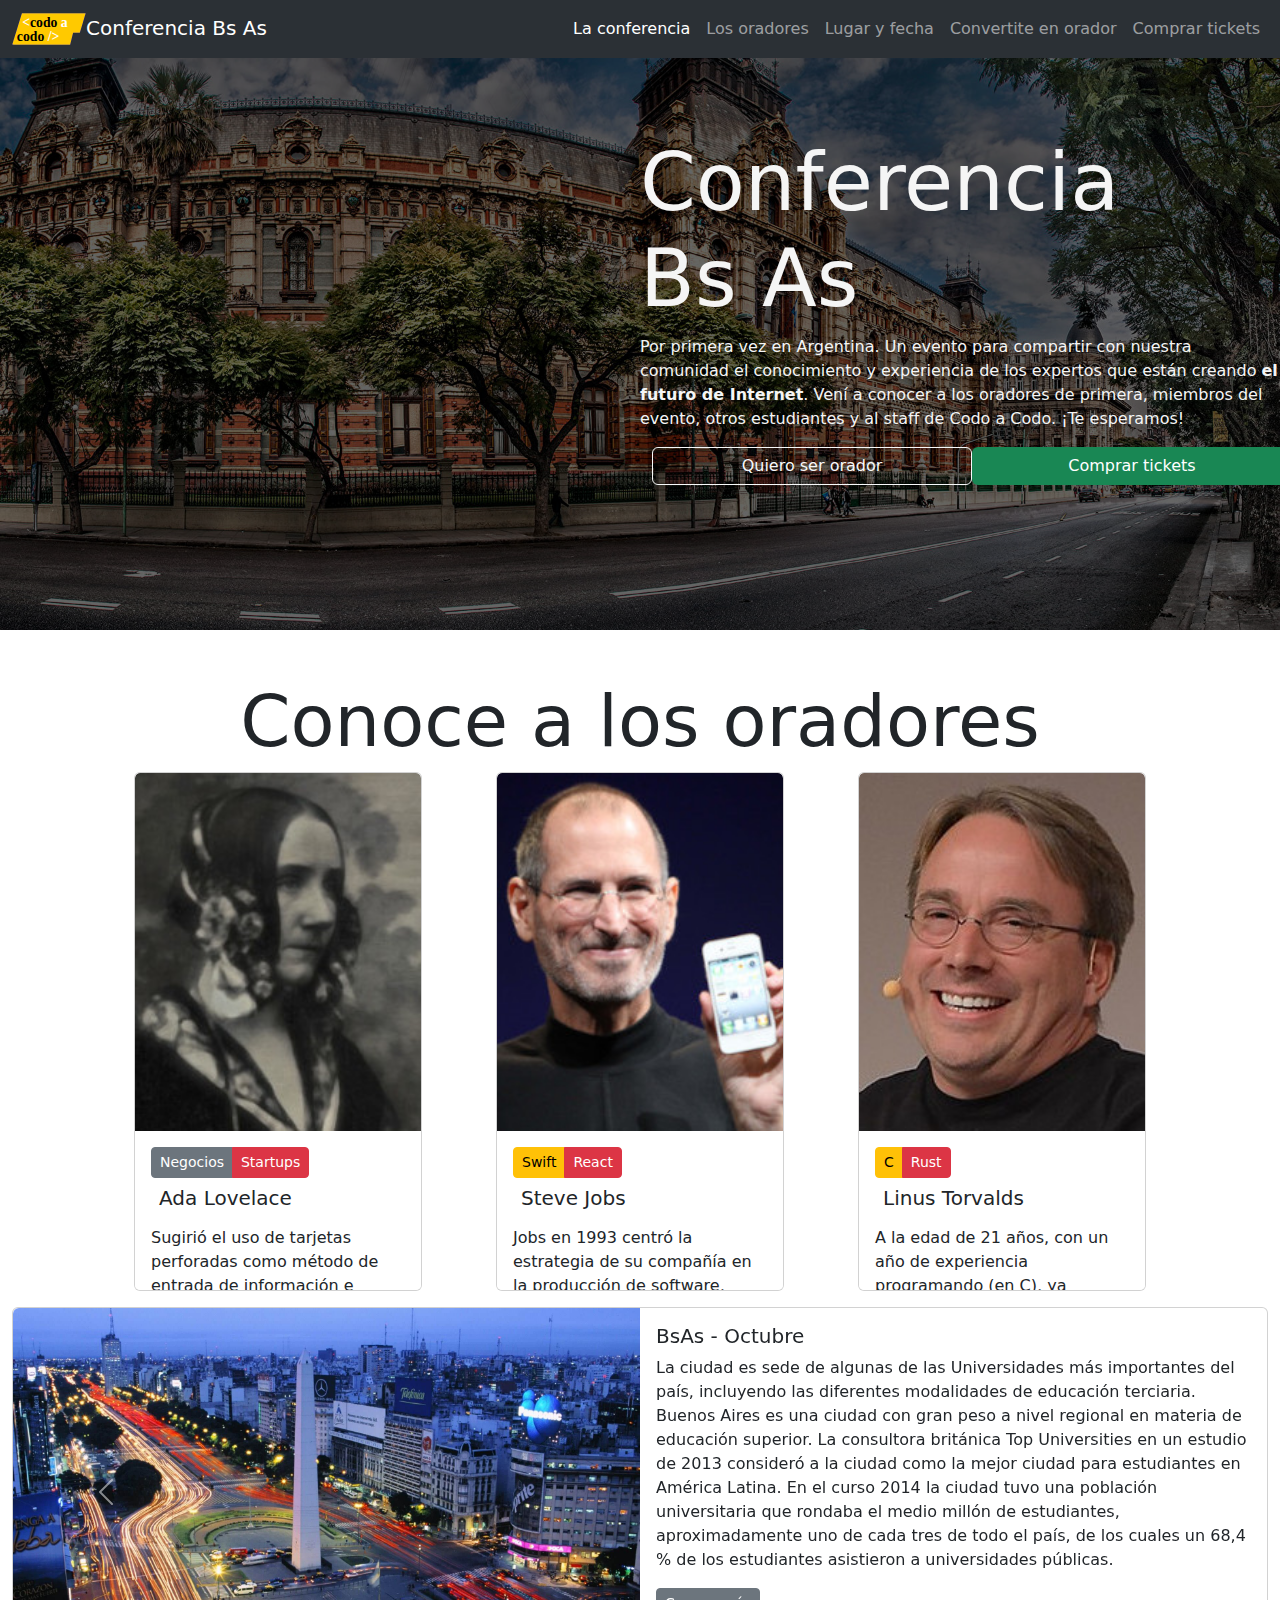
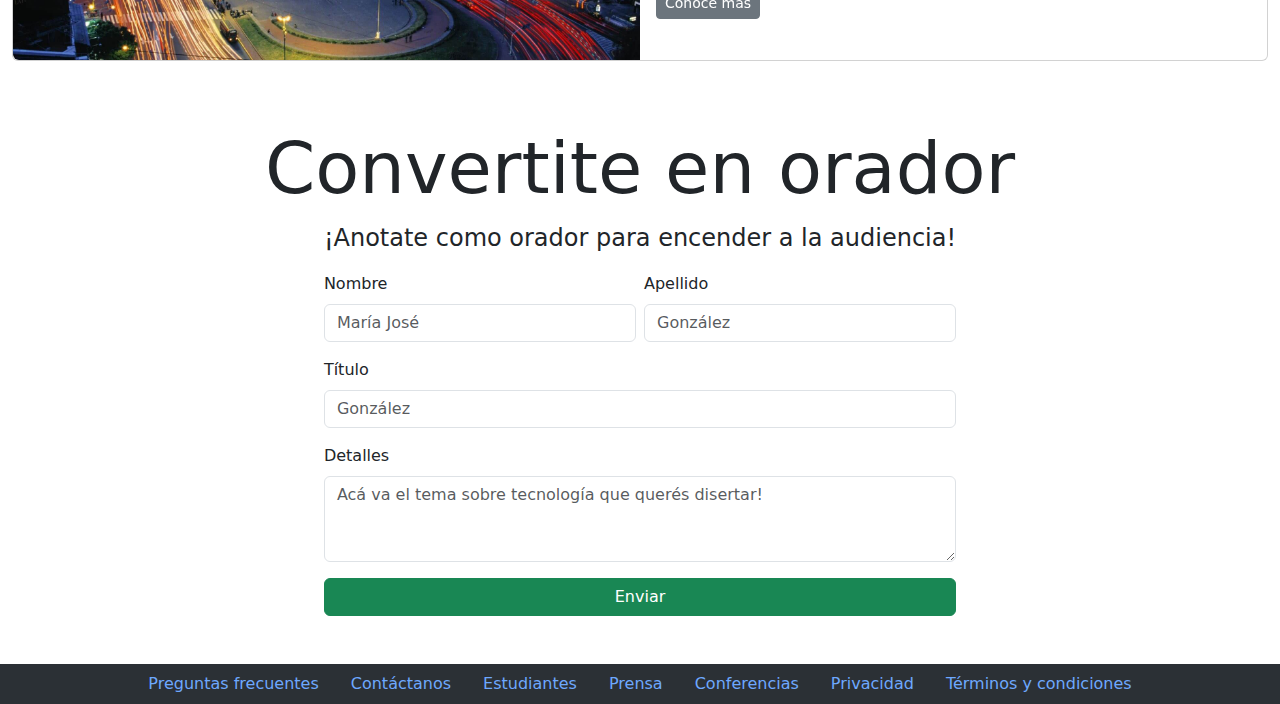
==== index.html @ 17ba9995 "Reparar algunas la filmina oscura del header y algunos paddings y margins" ====
<!DOCTYPE html>
<html lang="es">

<head>
  <meta charset="UTF-8">
  <meta name="description" content="Réplica de landing page para trabajo práctico con Bootstrap">
  <meta name="keywords" content="HTML, CSS, JavaScript, Bootstrap">
  <meta name="author" content="Mik Rod">
  <meta name="viewport" content="width=device-width, initial-scale=1.0">
  <title>Conferencia BsAs</title>
  <link rel="icon" type="image/x-icon" href="./images/favicon/favicon_BA.svg">
  <link rel="stylesheet" type="text/css" href="./src/css/normalize/normalize.css">
  <link href="https://cdn.jsdelivr.net/npm/bootstrap@5.3.2/dist/css/bootstrap.min.css" rel="stylesheet"
    integrity="sha384-T3c6CoIi6uLrA9TneNEoa7RxnatzjcDSCmG1MXxSR1GAsXEV/Dwwykc2MPK8M2HN" crossorigin="anonymous">
  <link rel="stylesheet" type="text/css" href="./src/css/bootstrap/bootstrap-5.3.2-dist/css/bootstrap.min.css">
  <!--fallback-->
  <link rel="stylesheet" type="text/css" href="./src/css/custom/main.css">
  <script src="https://cdn.jsdelivr.net/npm/bootstrap@5.3.2/dist/js/bootstrap.bundle.min.js"
    integrity="sha384-C6RzsynM9kWDrMNeT87bh95OGNyZPhcTNXj1NW7RuBCsyN/o0jlpcV8Qyq46cDfL"
    crossorigin="anonymous"></script>
  <script src="./src/css/bootstrap/bootstrap-5.3.2-dist/js/bootstrap.bundle.min.js" defer></script> <!--fallback-->
  <script src="./src/js/nav.js" defer></script>

</head>

<body id="inicio" class="container-fluid p-0">

  <nav class="navbar navbar-expand-lg bg-body-tertiary fixed-top" data-bs-theme="dark">
    <div class="container-fluid">
      <a class="navbar-brand d-flex flex-row header-logo" href="#inicio">
        <img class="logo" src="./images/logo/logo_codoacodo.svg" alt="Logo de Codo a Codo" />
        Conferencia Bs As
      </a>
      <button class="navbar-toggler" type="button" data-bs-toggle="collapse" data-bs-target="#navbarNav"
        aria-controls="navbarNav" aria-expanded="false" aria-label="Expande y contrae los links de navegación">
        <span class="navbar-toggler-icon"></span>
      </button>
      <div class="collapse navbar-collapse d-flex flex-row-reverse " id="navbarNav">
        <ul class="navbar-nav ">
          <li class="nav-item">
            <a class="nav-link active" aria-current="page" href="#">La conferencia</a>
          </li>
          <li class="nav-item">
            <a class="nav-link" href="#conoce-a-los-oradores">Los oradores</a>
          </li>
          <li class="nav-item">
            <a class="nav-link" href="#lugar-y-fecha">Lugar y fecha</a>
          </li>
          <li class="nav-item">
            <a class="nav-link" href="#convertite-en-orador">Convertite en orador</a>
          </li>
          <li class="nav-item">
            <a class="nav-link" href="#">Comprar tickets</a>
          </li>
        </ul>
      </div>
    </div>
  </nav>


  <header class="header-background mb-5 p-0 container-fluid">

    <section class="filmina-oscura header-contenido">
      <div class="d-flex flex-column align-items-end ">
        <h1 class="col-md-6 display-1 header-titulo">Conferencia <br> Bs As</h1>
        <p class="col-md-6 header-texto">Por primera vez en Argentina. Un evento para compartir con
          nuestra comunidad el
          conocimiento y experiencia de los expertos que están creando <strong>el futuro de Internet</strong>. Vení a
          conocer a los oradores de primera, miembros del evento, otros estudiantes y al staff de Codo a Codo. ¡Te
          esperamos!
        </p>
      </div>
      <div class="btn-group d-flex flex-column align-items-end" role="group" aria-label="Grup de botones básicos">
        <div class="row justify-content-end col-md-6">
          <button type="button" class="btn btn-border col-md-6 bg-transparent btn-outline-light">Quiero ser
            orador</button>
          <button type="button" class="btn col-md-6 bg-success text-white">Comprar tickets</button>
        </div>
      </div>
    </section>

  </header>

  <main class="container-fluid mb-5">

    <h2 id="conoce-a-los-oradores" class="display-2 text-center tarjetas-titulo">Conoce a los oradores</h2>
    <section class="card-group d-flex justify-content-evenly tarjetas-contenedor mx-auto px-5">
      <article id="tarjeta1">
        <div class="card tarjeta-tamanio overflow-scroll">
          <img src="./images/tinified/Ada-recortada.jpeg" class="card-img-top"
            alt="Retrato en blanco y negro de Ada Lovelace">
          <div class="card-body">
            <div class="btn-group" role="group" aria-label="Grup de botones básicos">
              <button type="button" class="btn btn-secondary btn-sm">Negocios</button>
              <button type="button" class="btn btn-danger btn-sm">Startups</button>
            </div>
            <h5 class="card-title p-2">Ada Lovelace</h5>
            <p class="card-text tarjeta-texto">Sugirió el uso de tarjetas perforadas como método de entrada de
              información
              e instrucciones a la máquina analítica. Además introdujo una notación para escribir programas,
              principalmente
              basada en el dominio que Ada tenía sobre el texto de Luigi Menabrea de 1842 (que comentó personalmente
              completándolo con anotaciones que son más extensas que el texto mismo) sobre el funcionamiento del telar
              de
              Jacquard así como de la máquina analítica de Babbage. Es reseñable además su mención sobre la existencia
              de
              ceros o estado neutro en las tarjetas perforadas siendo que las tarjetas representaban para la máquina de
              Babbage números decimales y no binarios (8 perforaciones equivaldrían entonces a 8 unidades).

              <br> También introdujo la posibilidad de que la máquina analítica no fuera solo capaz de realizar cálculos
              matemáticos, sino también de, entre muchas otras cosas, «producir arte» y componer música, literatura...
              de
              hecho, afirmaba que el invento sería capaz de realizar cualquier cosa que se le pidiera, siempre y cuando
              supiéramos cómo ordenárselo.
            </p>
          </div>
        </div>
      </article>

      <article id="tarjeta2">
        <div class="card tarjeta-tamanio overflow-scroll">
          <img src="./images/tinified/Steve-recortado.jpeg" class="card-img-top"
            alt="Retrato de Steve Jobs sosteniendo el iPhone 1">
          <div class="card-body">
            <div class="btn-group" role="group" aria-label="Grup de botones básicos">
              <button type="button" class="btn btn-warning btn-sm">Swift</button>
              <button type="button" class="btn btn-danger btn-sm">React</button>
            </div>
            <h5 class="card-title p-2">Steve Jobs</h5>
            <p class="card-text tarjeta-texto">Jobs en 1993 centró la estrategia de su compañía en la producción de
              software, cambiando el nombre de la empresa por el de Next Software Inc. Uno de las decisiones más
              llamativas fue la venta de equipos NeXT construidos alrededor de los microprocesadores Intel 486 y SPARC.
              <br> Apple Computer anunció el 20 de diciembre de 1996 la adquisición de NeXT Software por 400 millones de
              dólares con el fin de actualizar el sistema operativo de las computadoras Macintosh, después del fracaso
              de la compañía con Copland, un proyecto que nunca llegó a terminarse. Así, Steve Jobs volvió a formar
              parte de la compañía Apple.
            </p>
          </div>
        </div>
      </article>

      <article id="tarjeta3">
        <div class="card tarjeta-tamanio overflow-scroll">
          <img src="./images/tinified/Linus-recortado.jpg" class="card-img-top"
            alt="Retrato de Linus Torvalds sonriente en la conferencia LinuxCon 2014">
          <div class="card-body">
            <div class="btn-group" role="group" aria-label="Grup de botones básicos">
              <button type="button" class="btn btn-warning btn-sm">C</button>
              <button type="button" class="btn btn-danger btn-sm">Rust</button>
            </div>
            <h5 class="card-title p-2">Linus Torvalds</h5>
            <p class="card-text tarjeta-texto">A la edad de 21 años, con un año de experiencia programando (en C), ya
              conocía lo suficiente del sistema operativo Minix como para tomar prestadas algunas ideas y empezar un
              proyecto personal. Basándose en Design of the Unix Operating System, publicado por Maurice J. Bach en
              1986, creó una implementación que ejecuta cualquier tipo de programa, pero sobre una arquitectura de
              ordenadores compatibles, IBM/PC.
              <br>
              Este proyecto personal desembocó el 5 de octubre de 1991 con el anuncio​ de la primera versión de Linux
              capaz de ejecutar BASH (Bourne Again Shell) y el compilador conocido como GCC (GNU Compiler Collection).
              <br>
              En enero de 1992 se adoptó la Licencia Pública General (GPL) para Linux. Esta añade libertades de uso a
              Linux totalmente opuestas a las del software propietario, permitiendo su modificación, redistribución,
              copia y uso ilimitado. Este modelo de licencia facilita lo que es conocido como el modelo de desarrollo de
              bazar, que ha dado estabilidad y funcionalidad sin precedentes a este sistema operativo.
              <br>
              En 1997 recibió los premios 1997 Nokia Foundation Award de Nokia y Lifetime Achievement Award at Uniforum
              Pictures. Ese mismo año finalizó los estudios superiores (1988-1997) tras un decenio como estudiante e
              investigador en la Universidad de Helsinki, coordinando el desarrollo del núcleo del sistema operativo
              desde 1992.
              <br>
              Trabajó en Transmeta desde febrero de 1997 hasta junio de 2003. Actualmente trabaja para el Open Source
              Development Labs en Beaverton, Oregón. Sólo el 2 % del código del Linux actual está escrito por él, pero,
              además de su paternidad, en su persona sigue descansando la dirección de la gestión núcleo del sistema
              operativo.
              <br>
              En 2005 creó Git, un software de control de versiones, pensando en la eficiencia y la confiabilidad del
              mantenimiento de versiones de aplicaciones cuando estas tienen un gran número de archivos de código
              fuente.
            </p>
          </div>
        </div>
      </article>

    </section>

    <section id="lugar-y-fecha" class="carousel-tarjetas-horizontales mb-5">
      <div id="carouselExample" class="carousel slide">
        <div class="carousel-inner">

          <div class="carousel-item active">
            <div class="card mb-3 tarjeta-horizontal-tamanio">
              <div class="row g-0">
                <div class="col-md-6">
                  <img src="./images/tinified/ba3.jpg" class="img-fluid rounded-start" alt="...">
                </div>
                <div class="col-md-6">
                  <div class="card-body">
                    <h5 class="card-title">BsAs - Octubre</h5>
                    <p class="card-text">La ciudad es sede de algunas de las Universidades más importantes del país,
                      incluyendo las diferentes modalidades de educación terciaria. Buenos Aires es una ciudad con gran
                      peso a nivel regional en materia de educación superior. La consultora británica Top Universities
                      en un estudio de 2013 consideró a la ciudad como la mejor ciudad para estudiantes en América
                      Latina. En el curso 2014 la ciudad tuvo una población universitaria que rondaba el medio millón
                      de estudiantes, aproximadamente uno de cada tres de todo el país, de los cuales un 68,4 % de los
                      estudiantes asistieron a universidades públicas.</p>
                    <button type="button" class="btn btn-secondary btn-sm">Conoce más</button>
                  </div>
                </div>
              </div>
            </div>
          </div>

          <div class="carousel-item">
            <div class="card mb-3 tarjeta-horizontal-tamanio">
              <div class="row g-0">
                <div class="col-md-6">
                  <img src="./images/tinified/hawaii2.jpg" class="img-fluid rounded-start" alt="...">
                </div>
                <div class="col-md-6">
                  <div class="card-body">
                    <h5 class="card-title">La Plata - Noviembre</h5>
                    <p class="card-text">La Plata es símbolo de una insigne y prolífica academia. La física, la
                      astronomía y la biología, han sido indudablemente los campos que los científicos de esta ciudad
                      han dominado, por encima de sus pares en el país y la región. </p>
                    <button type="button" class="btn btn-secondary btn-sm">Conoce más</button>
                  </div>
                </div>
              </div>
            </div>
          </div>

          <div class="carousel-item">
            <div class="card mb-3 tarjeta-horizontal-tamanio">
              <div class="row g-0">
                <div class="col-md-6">
                  <img src="./images/tinified/honolulu.jpg" class="img-fluid rounded-start" alt="...">
                </div>
                <div class="col-md-6">
                  <div class="card-body">
                    <h5 class="card-title">Mar del Plata - Diciembre</h5>
                    <p class="card-text">El crecimiento de la ciudad lleva a que el Ministerio
                      de Educación de la Provincia de Buenos Aires encomiende a la UCIP la organización de la primera
                      Asamblea para constituir la Comisión Cooperadora de la Universidad Provincial; fue así que por
                      Decreto Nº 11723 del 19 de octubre de 1961, el Poder Ejecutivo de la Provincia de Buenos Aires
                      creó, dependiente del Ministerio de Educación, la Universidad de la Provincia de Buenos Aires.
                      Esta organización, junto con la Universidad Católica «Stella Maris», fundada en 1957, darían lugar
                      en 1975 a la fundación de la actual Universidad Nacional de Mar del Plata. </p>
                    <button type="button" class="btn btn-secondary btn-sm">Conoce más</button>
                  </div>
                </div>
              </div>
            </div>
          </div>

        </div>
        <button class="carousel-control-prev" type="button" data-bs-target="#carouselExample" data-bs-slide="prev">
          <span class="carousel-control-prev-icon" aria-hidden="true"></span>
          <span class="visually-hidden">Previous</span>
        </button>
        <button class="carousel-control-next" type="button" data-bs-target="#carouselExample" data-bs-slide="next">
          <span class="carousel-control-next-icon" aria-hidden="true"></span>
          <span class="visually-hidden">Next</span>
        </button>
      </div>
    </section>

    <h2 class="display-2 text-center tarjetas-titulo">Convertite en orador</h2>
    <section id="convertite-en-orador">

      <form class="d-flex container-fluid justify-content-center">
        <fieldset>
          <legend>¡Anotate como orador para encender a la audiencia!</legend>

          <div class="row g-2">
            <div class="mb-3 col-md-6">
              <label for="nombre" class="form-label">Nombre</label>
              <input type="text" class="form-control" id="nombre" placeholder="María José">
            </div>
            <div class="mb-3 col-md-6">
              <label for="apellido" class="form-label">Apellido</label>
              <input type="text" class="form-control" id="apellido" placeholder="González">
            </div>
          </div>

          <div class="row g-0">
            <div class="mb-3 col-md-12">
              <label for="titulo" class="form-label">Título</label>
              <input type="text" class="form-control" id="titulo" placeholder="González">
            </div>
          </div>

          <div class="row g-0">
            <div class="mb-3 col-md-12">
              <label for="descripcion-tema" class="form-label">Detalles</label>
              <textarea class="form-control" id="descripcion-tema" rows="3"
                placeholder="Acá va el tema sobre tecnología que querés disertar!"></textarea>
            </div>
          </div>

          <button type="submit" class="btn btn-success col-md-12">Enviar</button>

        </fieldset>
      </form>

    </section>
  </main>

  <footer class="bg-body-tertiary footer-contenedor" data-bs-theme="dark">
    <nav class="nav navbar-expand-lg justify-content-center footer-links">
      <a class="nav-link" href="#">Preguntas frecuentes</a>
      <a class="nav-link" href="#">Contáctanos</a>
      <a class="nav-link" href="#">Estudiantes</a>
      <a class="nav-link" href="#">Prensa</a>
      <a class="nav-link" href="#">Conferencias</a>
      <a class="nav-link" href="#">Privacidad</a>
      <a class="nav-link" href="#">Términos y condiciones</a>
    </nav>
  </footer>
</body>

</html>
---- src/css/custom/main.css ----
@import url("nav.css");
@import url("header.css");
@import url("body.css");
@import url("footer.css");
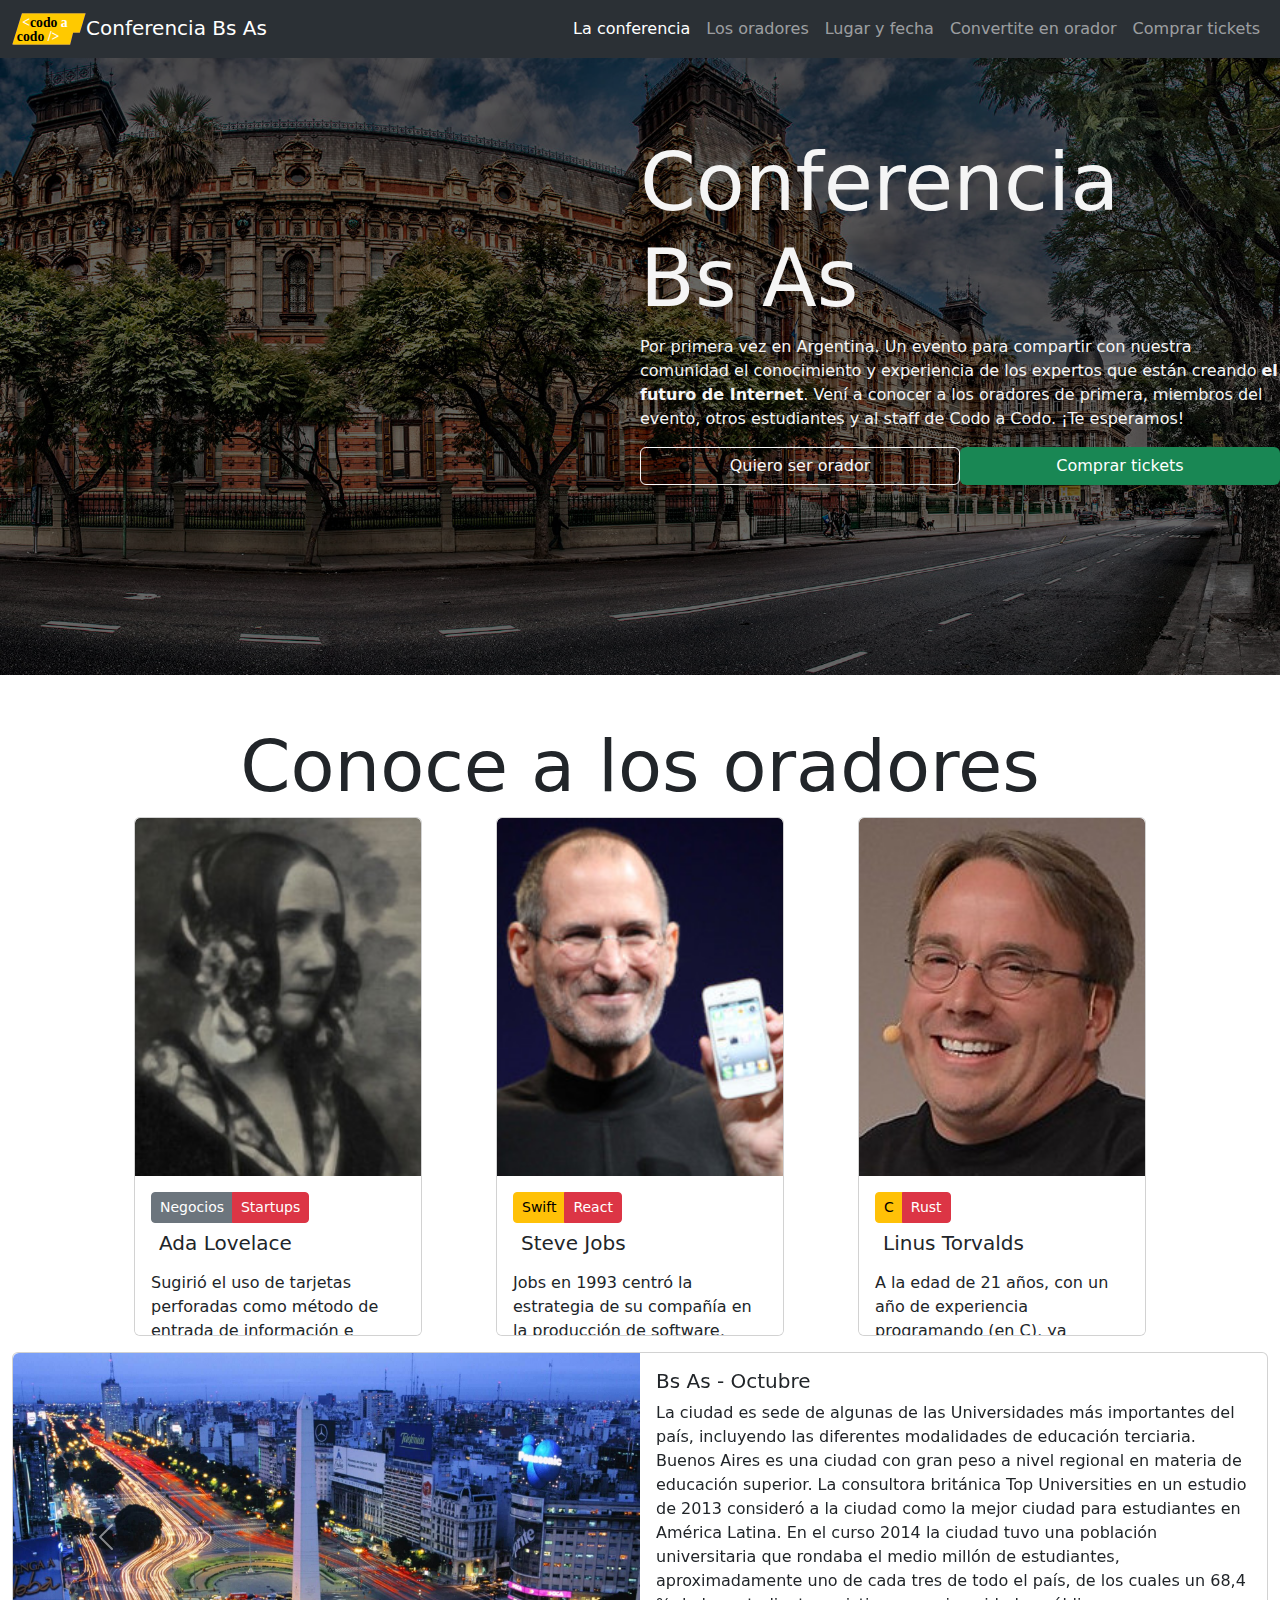
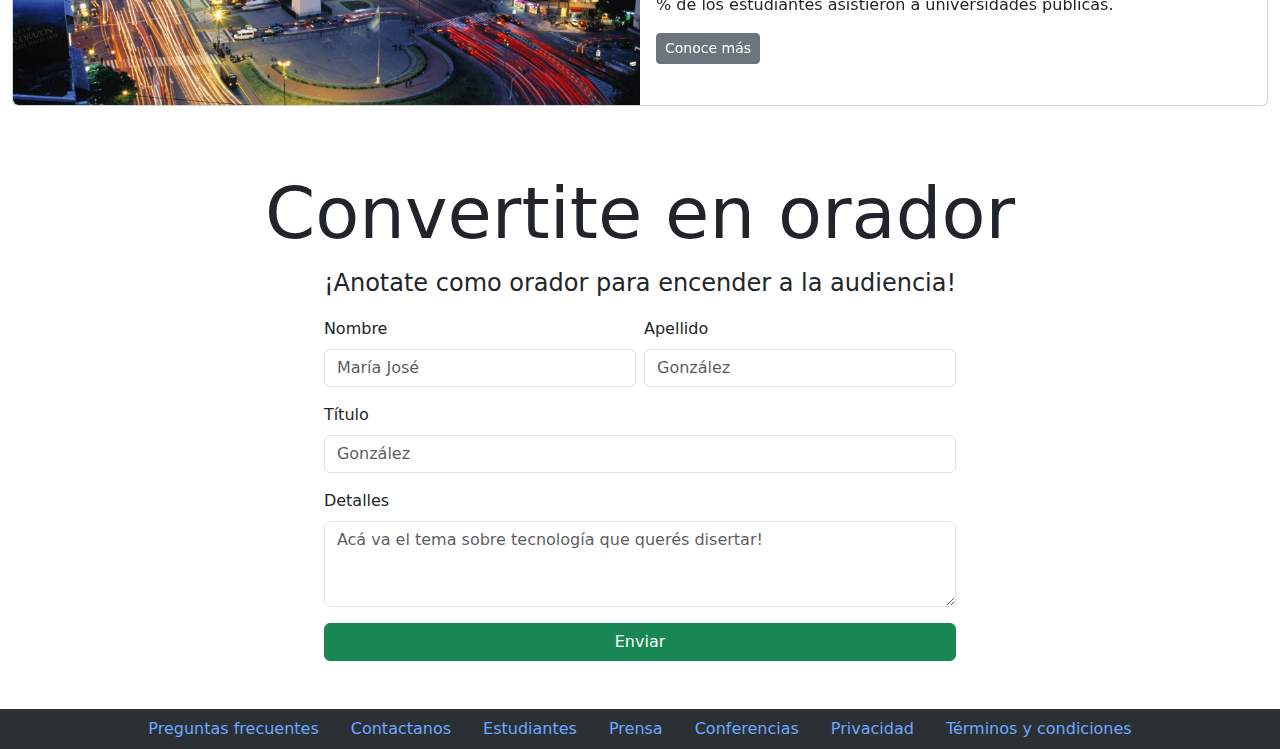
==== commit dc7a4393: "Arreglo mínimo para quitar barra horizontal quitando margin" ====
--- a/index.html
+++ b/index.html
@@ -71,7 +71,7 @@
         </p>
       </div>
       <div class="btn-group d-flex flex-column align-items-end" role="group" aria-label="Grup de botones básicos">
-        <div class="row justify-content-end col-md-6">
+        <div class="row justify-content-end col-md-6 mx-0">
           <button type="button" class="btn btn-border col-md-6 bg-transparent btn-outline-light">Quiero ser
             orador</button>
           <button type="button" class="btn col-md-6 bg-success text-white">Comprar tickets</button>
@@ -195,7 +195,7 @@
                 </div>
                 <div class="col-md-6">
                   <div class="card-body">
-                    <h5 class="card-title">BsAs - Octubre</h5>
+                    <h5 class="card-title">Bs As - Octubre</h5>
                     <p class="card-text">La ciudad es sede de algunas de las Universidades más importantes del país,
                       incluyendo las diferentes modalidades de educación terciaria. Buenos Aires es una ciudad con gran
                       peso a nivel regional en materia de educación superior. La consultora británica Top Universities
@@ -308,7 +308,7 @@
   <footer class="bg-body-tertiary footer-contenedor" data-bs-theme="dark">
     <nav class="nav navbar-expand-lg justify-content-center footer-links">
       <a class="nav-link" href="#">Preguntas frecuentes</a>
-      <a class="nav-link" href="#">Contáctanos</a>
+      <a class="nav-link" href="#">Contactanos</a>
       <a class="nav-link" href="#">Estudiantes</a>
       <a class="nav-link" href="#">Prensa</a>
       <a class="nav-link" href="#">Conferencias</a>
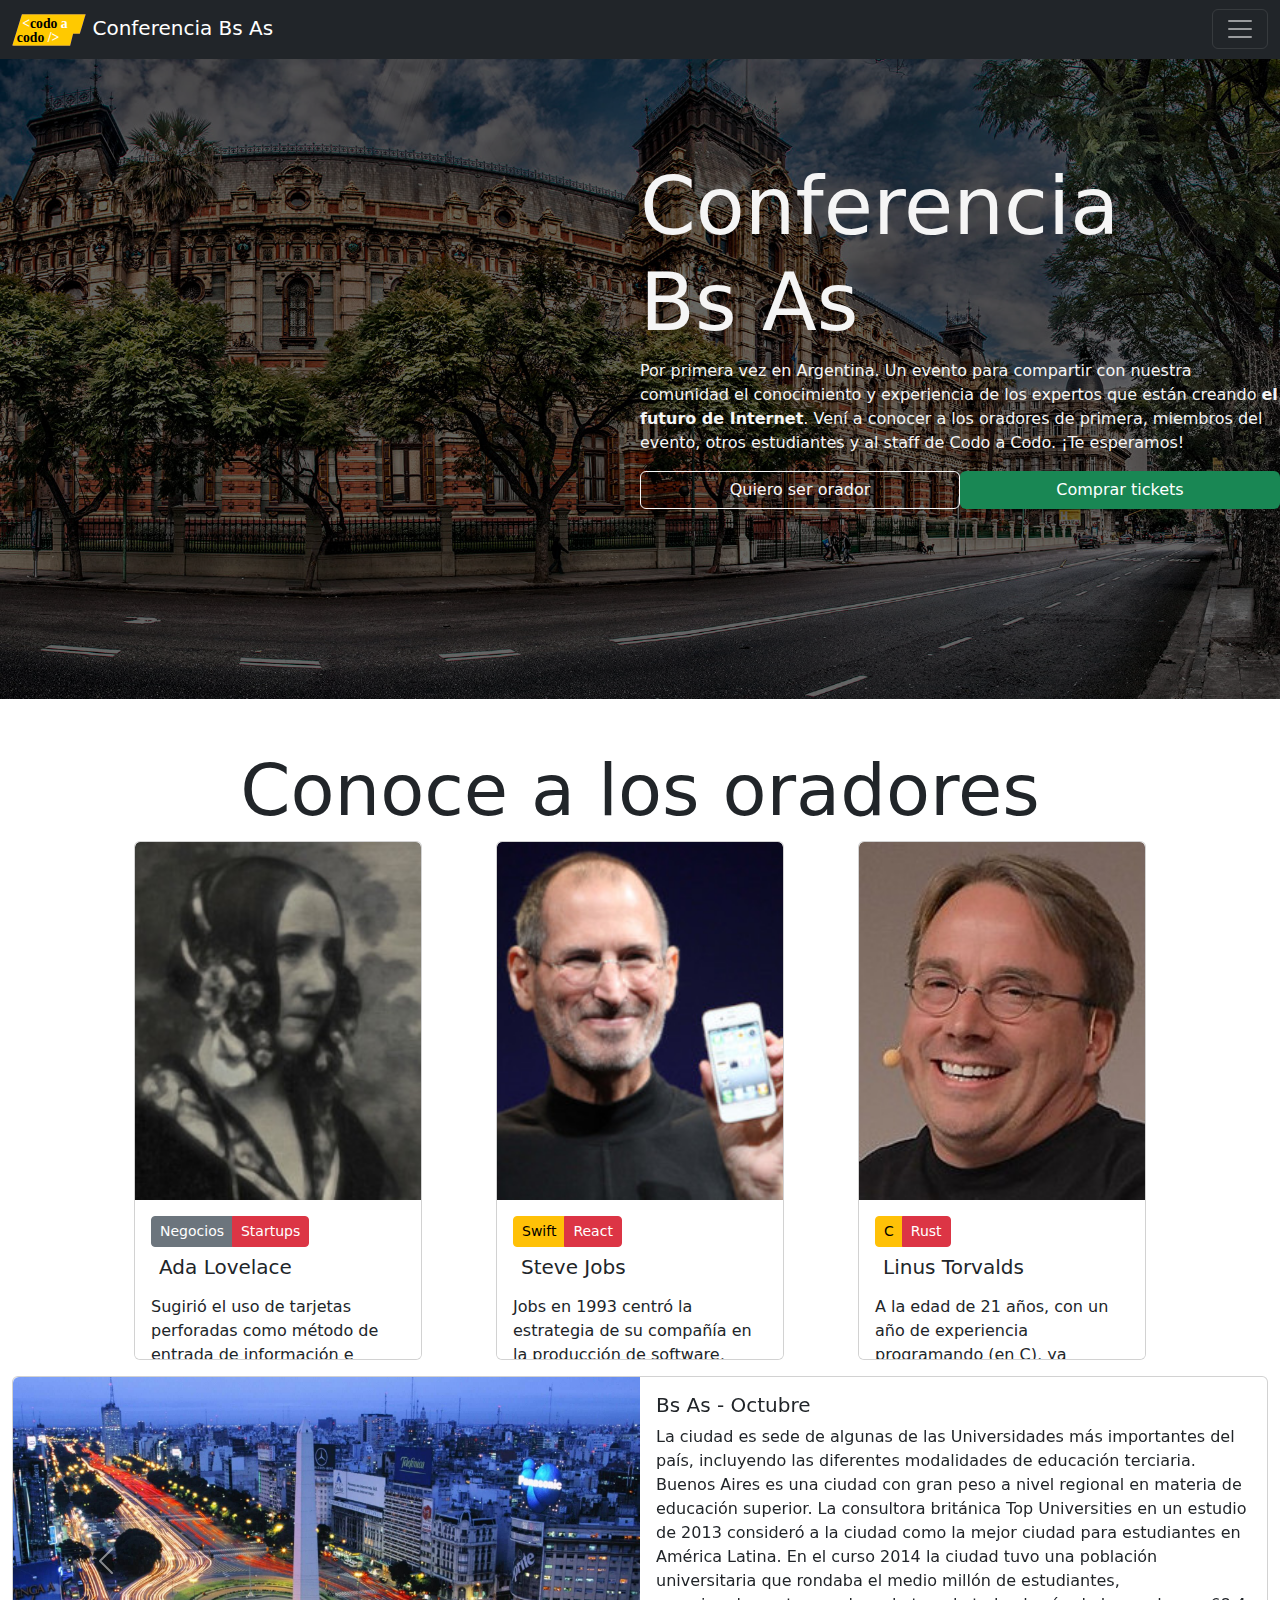
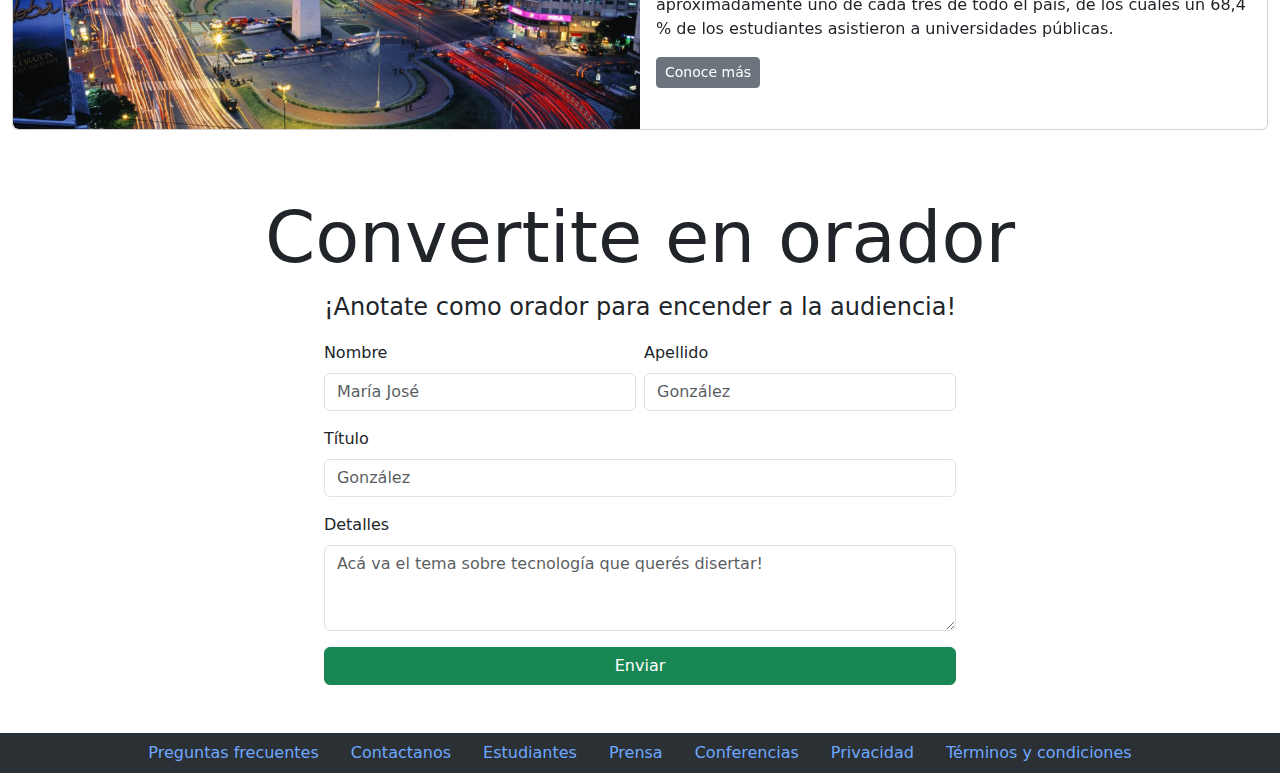
==== commit 82a4e21d: "cambio de estilo y corrección de funcionamiento de navbar" ====
--- a/index.html
+++ b/index.html
@@ -10,71 +10,99 @@
   <title>Conferencia BsAs</title>
   <link rel="icon" type="image/x-icon" href="./images/favicon/favicon_BA.svg">
   <link rel="stylesheet" type="text/css" href="./src/css/normalize/normalize.css">
-  <link href="https://cdn.jsdelivr.net/npm/bootstrap@5.3.2/dist/css/bootstrap.min.css" rel="stylesheet"
-    integrity="sha384-T3c6CoIi6uLrA9TneNEoa7RxnatzjcDSCmG1MXxSR1GAsXEV/Dwwykc2MPK8M2HN" crossorigin="anonymous">
+  <!-- bootstrap -->
+  <link href="https://cdn.jsdelivr.net/npm/bootstrap@5.3.2/dist/css/bootstrap.min.css" rel="stylesheet" integrity="sha384-T3c6CoIi6uLrA9TneNEoa7RxnatzjcDSCmG1MXxSR1GAsXEV/Dwwykc2MPK8M2HN" crossorigin="anonymous">
   <link rel="stylesheet" type="text/css" href="./src/css/bootstrap/bootstrap-5.3.2-dist/css/bootstrap.min.css">
-  <!--fallback-->
   <link rel="stylesheet" type="text/css" href="./src/css/custom/main.css">
-  <script src="https://cdn.jsdelivr.net/npm/bootstrap@5.3.2/dist/js/bootstrap.bundle.min.js"
-    integrity="sha384-C6RzsynM9kWDrMNeT87bh95OGNyZPhcTNXj1NW7RuBCsyN/o0jlpcV8Qyq46cDfL"
-    crossorigin="anonymous"></script>
-  <script src="./src/css/bootstrap/bootstrap-5.3.2-dist/js/bootstrap.bundle.min.js" defer></script> <!--fallback-->
+  <!-- bootstrap.js -->
+  <script src="https://cdn.jsdelivr.net/npm/bootstrap@5.3.2/dist/js/bootstrap.bundle.min.js" integrity="sha384-C6RzsynM9kWDrMNeT87bh95OGNyZPhcTNXj1NW7RuBCsyN/o0jlpcV8Qyq46cDfL" crossorigin="anonymous" defer></script>
+  <!-- <script src="./src/css/bootstrap/bootstrap-5.3.2-dist/js/bootstrap.bundle.min.js" defer></script> -->
   <script src="./src/js/nav.js" defer></script>
 
 </head>
 
 <body id="inicio" class="container-fluid p-0">
 
-  <nav class="navbar navbar-expand-lg bg-body-tertiary fixed-top" data-bs-theme="dark">
-    <div class="container-fluid">
-      <a class="navbar-brand d-flex flex-row header-logo" href="#inicio">
-        <img class="logo" src="./images/logo/logo_codoacodo.svg" alt="Logo de Codo a Codo" />
-        Conferencia Bs As
-      </a>
-      <button class="navbar-toggler" type="button" data-bs-toggle="collapse" data-bs-target="#navbarNav"
-        aria-controls="navbarNav" aria-expanded="false" aria-label="Expande y contrae los links de navegación">
-        <span class="navbar-toggler-icon"></span>
-      </button>
-      <div class="collapse navbar-collapse d-flex flex-row-reverse " id="navbarNav">
-        <ul class="navbar-nav ">
-          <li class="nav-item">
-            <a class="nav-link active" aria-current="page" href="#">La conferencia</a>
-          </li>
-          <li class="nav-item">
-            <a class="nav-link" href="#conoce-a-los-oradores">Los oradores</a>
-          </li>
-          <li class="nav-item">
-            <a class="nav-link" href="#lugar-y-fecha">Lugar y fecha</a>
-          </li>
-          <li class="nav-item">
-            <a class="nav-link" href="#convertite-en-orador">Convertite en orador</a>
-          </li>
-          <li class="nav-item">
-            <a class="nav-link" href="#">Comprar tickets</a>
-          </li>
-        </ul>
-      </div>
-    </div>
-  </nav>
-
+	<!--   <nav class="navbar navbar-expand-lg bg-body-tertiary fixed-top" data-bs-theme="dark"> -->
+	<!--   <div class="container-fluid"> -->
+	<!-- 	  <a class="navbar-brand header-logo" href="#inicio"> <!-- agregar link absoluto--> -->
+	<!-- 		<img class="logo" src="./images/logo/logo_codoacodo.svg" alt="Logo de Codo a Codo" /> -->
+	<!-- 		Conferencia Bs As -->
+	<!-- 	</a> -->
+	<!-- 	<button class="navbar-toggler" type="button" data-bs-toggle="collapse" data-bs-target="#navbarNav" aria-controls="navbarNav" aria-expanded="false" aria-label="Expande y contrae los links de navegación"> -->
+	<!-- 	  <span class="navbar-toggler-icon"></span> -->
+	<!-- 	</button> -->
+	<!-- 	<div class="collapse navbar-collapse" id="navbarNav"> -->
+	<!-- 	  <ul class="navbar-nav me-auto mb-2 mb-lg-0"> -->
+	<!-- 		<li class="nav-item"> -->
+	<!-- 		  <a class="nav-link " href="#inicio">La conferencia</a> -->
+	<!-- 		</li> -->
+	<!-- 		<li class="nav-item"> -->
+	<!-- 		  <a class="nav-link" href="#conoce-a-los-oradores">Los oradores</a> -->
+	<!-- 		</li> -->
+	<!-- 		<li class="nav-item"> -->
+	<!-- 		  <a class="nav-link" href="#lugar-y-fecha">Lugar y fecha</a> -->
+	<!-- 		</li> -->
+	<!-- 		<li class="nav-item"> -->
+	<!-- 		  <a class="nav-link" href="#convertite-en-orador">Convertite en orador</a> -->
+	<!-- 		</li> -->
+	<!-- 		<li class="nav-item"> -->
+	<!-- 		  <a class="nav-link" href="/src/html/procesar-ventas.html">Comprar tickets</a> -->
+	<!-- 		</li> -->
+	<!-- 	  </ul> -->
+	<!-- 	</div> -->
+	<!--   </div> -->
+	<!-- </nav> -->
+
+	<nav class="navbar navbar-dark bg-dark fixed-top">
+	  <div class="container-fluid">
+		<a class="navbar-brand header-logo" href="https://mikrod-developer.github.io/tp-frontend-bootstrap-cac/">
+		    <img class="logo" src="./images/logo/logo_codoacodo.svg" alt="Logo de Codo a Codo" />
+			Conferencia Bs As
+		</a>
+		<button class="navbar-toggler" type="button" data-bs-toggle="offcanvas" data-bs-target="#offcanvasDarkNavbar" aria-controls="offcanvasDarkNavbar" aria-label="Toggle navigation">
+		  <span class="navbar-toggler-icon"></span>
+		</button>
+		<div class="offcanvas offcanvas-end text-bg-dark text-center fs-4" tabindex="-1" id="offcanvasDarkNavbar" aria-labelledby="offcanvasDarkNavbarLabel">
+		  <div class="offcanvas-header">
+			  <h5 class="offcanvas-title" id="offcanvasDarkNavbarLabel">Menú</h5>
+			<button type="button" class="btn-close btn-close-white" data-bs-dismiss="offcanvas" aria-label="Close"></button>
+		  </div>
+		  <div class="offcanvas-body">
+			<ul class="navbar-nav justify-content-end flex-grow-1 pe-3">
+			  <li class="nav-item">
+				<a class="nav-link" href="#inicio">La conferencia</a>
+			  </li>
+			  <li class="nav-item">
+				<a class="nav-link" href="#conoce-a-los-oradores">Los oradores</a>
+			  </li>
+			  <li class="nav-item">
+				<a class="nav-link" href="#lugar-y-fecha">Lugar y fecha</a>
+			  </li>
+			  <li class="nav-item">
+				<a class="nav-link" href="#convertite-en-orador">Convertite en orador</a>
+			  </li>
+			  <li class="nav-item">
+				<a class="nav-link" href="/src/html/procesar-ventas.html">Comprar tickets</a>
+			  </li>
+			</ul>
+		  </div>
+		</div>
+	  </div>
+	</nav>
 
   <header class="header-background mb-5 p-0 container-fluid">
 
     <section class="filmina-oscura header-contenido">
       <div class="d-flex flex-column align-items-end ">
         <h1 class="col-md-6 display-1 header-titulo">Conferencia <br> Bs As</h1>
-        <p class="col-md-6 header-texto">Por primera vez en Argentina. Un evento para compartir con
-          nuestra comunidad el
-          conocimiento y experiencia de los expertos que están creando <strong>el futuro de Internet</strong>. Vení a
-          conocer a los oradores de primera, miembros del evento, otros estudiantes y al staff de Codo a Codo. ¡Te
-          esperamos!
+        <p class="col-md-6 header-texto">Por primera vez en Argentina. Un evento para compartir con nuestra comunidad el conocimiento y experiencia de los expertos que están creando <strong>el futuro de Internet</strong>. Vení a conocer a los oradores de primera, miembros del evento, otros estudiantes y al staff de Codo a Codo. ¡Te esperamos!
         </p>
       </div>
       <div class="btn-group d-flex flex-column align-items-end" role="group" aria-label="Grup de botones básicos">
         <div class="row justify-content-end col-md-6 mx-0">
-          <button type="button" class="btn btn-border col-md-6 bg-transparent btn-outline-light">Quiero ser
-            orador</button>
-          <button type="button" class="btn col-md-6 bg-success text-white">Comprar tickets</button>
+			<a href="#convertite-en-orador" role="button" class="btn btn-border col-md-6 bg-transparent btn-outline-light">Quiero ser orador</a>
+          <a href="src/html/procesar-ventas.html" role="button" class="btn col-md-6 bg-success text-white">Comprar tickets</a>
         </div>
       </div>
     </section>
@@ -95,23 +123,9 @@
               <button type="button" class="btn btn-danger btn-sm">Startups</button>
             </div>
             <h5 class="card-title p-2">Ada Lovelace</h5>
-            <p class="card-text tarjeta-texto">Sugirió el uso de tarjetas perforadas como método de entrada de
-              información
-              e instrucciones a la máquina analítica. Además introdujo una notación para escribir programas,
-              principalmente
-              basada en el dominio que Ada tenía sobre el texto de Luigi Menabrea de 1842 (que comentó personalmente
-              completándolo con anotaciones que son más extensas que el texto mismo) sobre el funcionamiento del telar
-              de
-              Jacquard así como de la máquina analítica de Babbage. Es reseñable además su mención sobre la existencia
-              de
-              ceros o estado neutro en las tarjetas perforadas siendo que las tarjetas representaban para la máquina de
-              Babbage números decimales y no binarios (8 perforaciones equivaldrían entonces a 8 unidades).
-
-              <br> También introdujo la posibilidad de que la máquina analítica no fuera solo capaz de realizar cálculos
-              matemáticos, sino también de, entre muchas otras cosas, «producir arte» y componer música, literatura...
-              de
-              hecho, afirmaba que el invento sería capaz de realizar cualquier cosa que se le pidiera, siempre y cuando
-              supiéramos cómo ordenárselo.
+            <p class="card-text tarjeta-texto">Sugirió el uso de tarjetas perforadas como método de entrada de información e instrucciones a la máquina analítica. Además introdujo una notación para escribir programas, principalmente basada en el dominio que Ada tenía sobre el texto de Luigi Menabrea de 1842 (que comentó personalmente completándolo con anotaciones que son más extensas que el texto mismo) sobre el funcionamiento del telar de Jacquard así como de la máquina analítica de Babbage. Es reseñable además su mención sobre la existencia de ceros o estado neutro en las tarjetas perforadas siendo que las tarjetas representaban para la máquina de Babbage números decimales y no binarios (8 perforaciones equivaldrían entonces a 8 unidades).
+
+              <br> También introdujo la posibilidad de que la máquina analítica no fuera solo capaz de realizar cálculos matemáticos, sino también de, entre muchas otras cosas, «producir arte» y componer música, literatura... de hecho, afirmaba que el invento sería capaz de realizar cualquier cosa que se le pidiera, siempre y cuando supiéramos cómo ordenárselo.
             </p>
           </div>
         </div>
@@ -318,4 +332,4 @@
   </footer>
 </body>
 
-</html>+</html>
--- a/src/css/custom/main.css
+++ b/src/css/custom/main.css
@@ -1,4 +1,5 @@
 @import url("nav.css");
 @import url("header.css");
 @import url("body.css");
-@import url("footer.css");+@import url("footer.css");
+@import url("ventas.css");
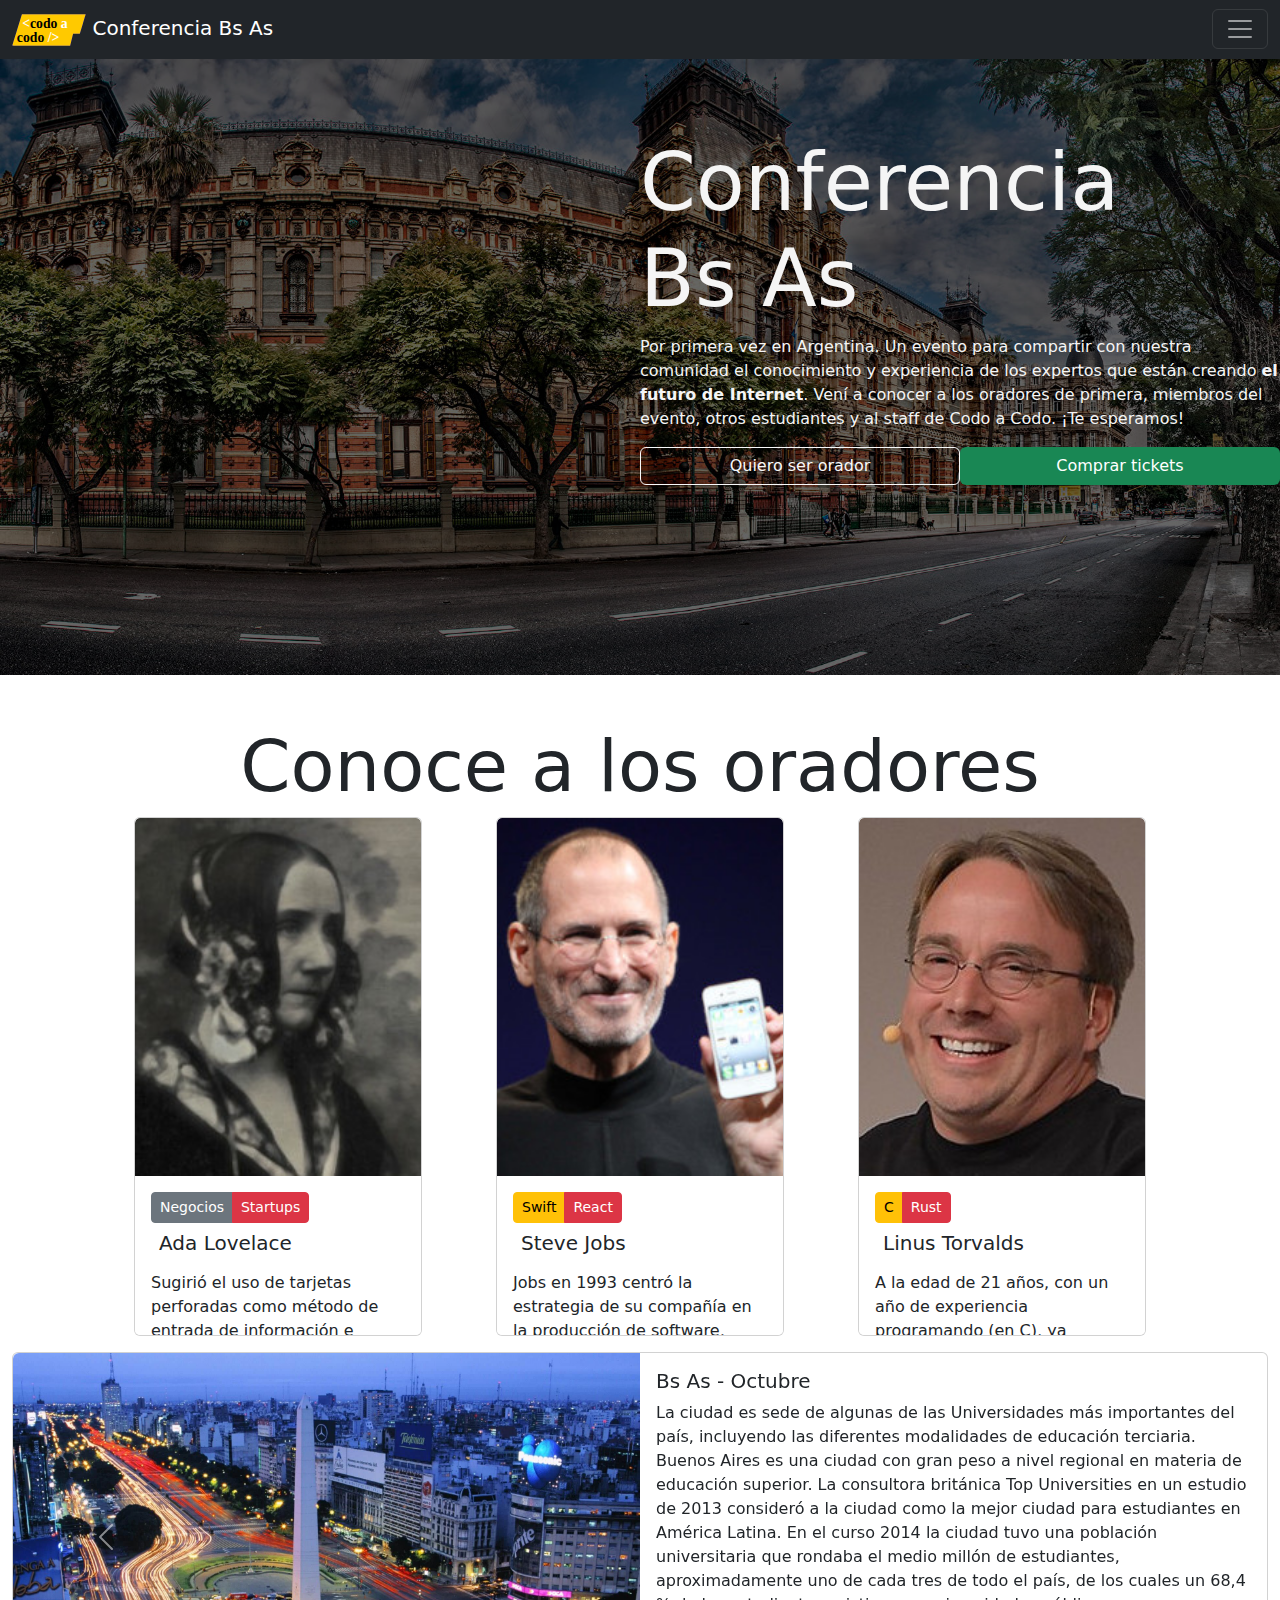
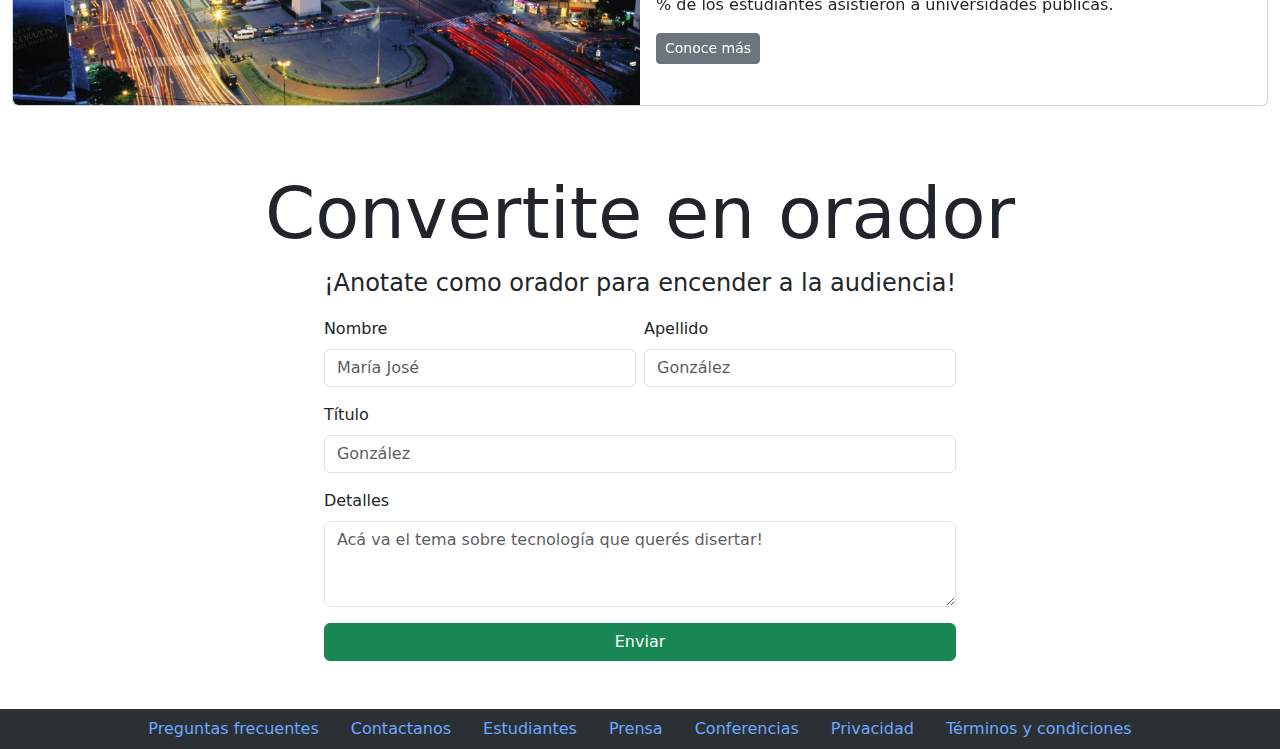
==== commit d01dc8ae: "correción de direccionamiento a la página procesar-ventas" ====
--- a/index.html
+++ b/index.html
@@ -23,37 +23,6 @@
 
 <body id="inicio" class="container-fluid p-0">
 
-	<!--   <nav class="navbar navbar-expand-lg bg-body-tertiary fixed-top" data-bs-theme="dark"> -->
-	<!--   <div class="container-fluid"> -->
-	<!-- 	  <a class="navbar-brand header-logo" href="#inicio"> <!-- agregar link absoluto--> -->
-	<!-- 		<img class="logo" src="./images/logo/logo_codoacodo.svg" alt="Logo de Codo a Codo" /> -->
-	<!-- 		Conferencia Bs As -->
-	<!-- 	</a> -->
-	<!-- 	<button class="navbar-toggler" type="button" data-bs-toggle="collapse" data-bs-target="#navbarNav" aria-controls="navbarNav" aria-expanded="false" aria-label="Expande y contrae los links de navegación"> -->
-	<!-- 	  <span class="navbar-toggler-icon"></span> -->
-	<!-- 	</button> -->
-	<!-- 	<div class="collapse navbar-collapse" id="navbarNav"> -->
-	<!-- 	  <ul class="navbar-nav me-auto mb-2 mb-lg-0"> -->
-	<!-- 		<li class="nav-item"> -->
-	<!-- 		  <a class="nav-link " href="#inicio">La conferencia</a> -->
-	<!-- 		</li> -->
-	<!-- 		<li class="nav-item"> -->
-	<!-- 		  <a class="nav-link" href="#conoce-a-los-oradores">Los oradores</a> -->
-	<!-- 		</li> -->
-	<!-- 		<li class="nav-item"> -->
-	<!-- 		  <a class="nav-link" href="#lugar-y-fecha">Lugar y fecha</a> -->
-	<!-- 		</li> -->
-	<!-- 		<li class="nav-item"> -->
-	<!-- 		  <a class="nav-link" href="#convertite-en-orador">Convertite en orador</a> -->
-	<!-- 		</li> -->
-	<!-- 		<li class="nav-item"> -->
-	<!-- 		  <a class="nav-link" href="/src/html/procesar-ventas.html">Comprar tickets</a> -->
-	<!-- 		</li> -->
-	<!-- 	  </ul> -->
-	<!-- 	</div> -->
-	<!--   </div> -->
-	<!-- </nav> -->
-
 	<nav class="navbar navbar-dark bg-dark fixed-top">
 	  <div class="container-fluid">
 		<a class="navbar-brand header-logo" href="https://mikrod-developer.github.io/tp-frontend-bootstrap-cac/">
@@ -83,7 +52,7 @@
 				<a class="nav-link" href="#convertite-en-orador">Convertite en orador</a>
 			  </li>
 			  <li class="nav-item">
-				<a class="nav-link" href="/src/html/procesar-ventas.html">Comprar tickets</a>
+				<a class="nav-link" href="src/html/procesar-ventas.html">Comprar tickets</a>
 			  </li>
 			</ul>
 		  </div>
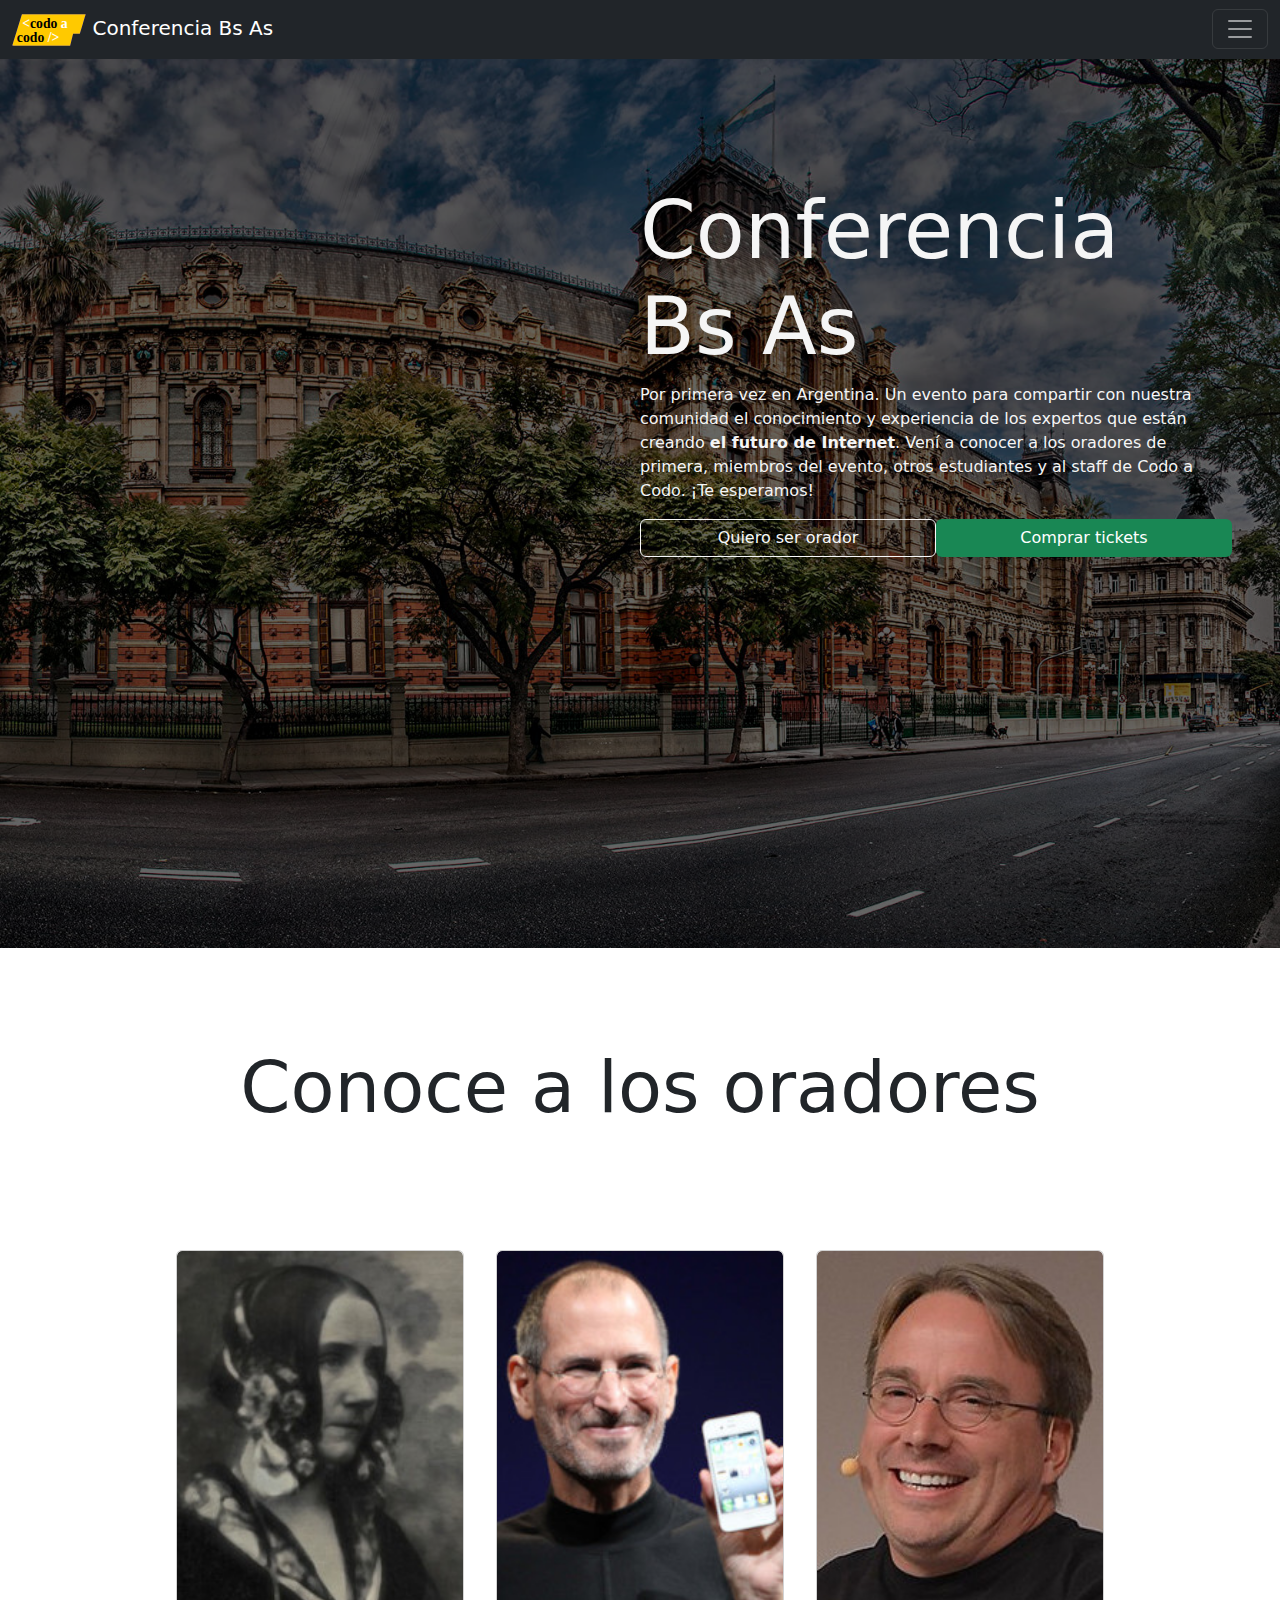
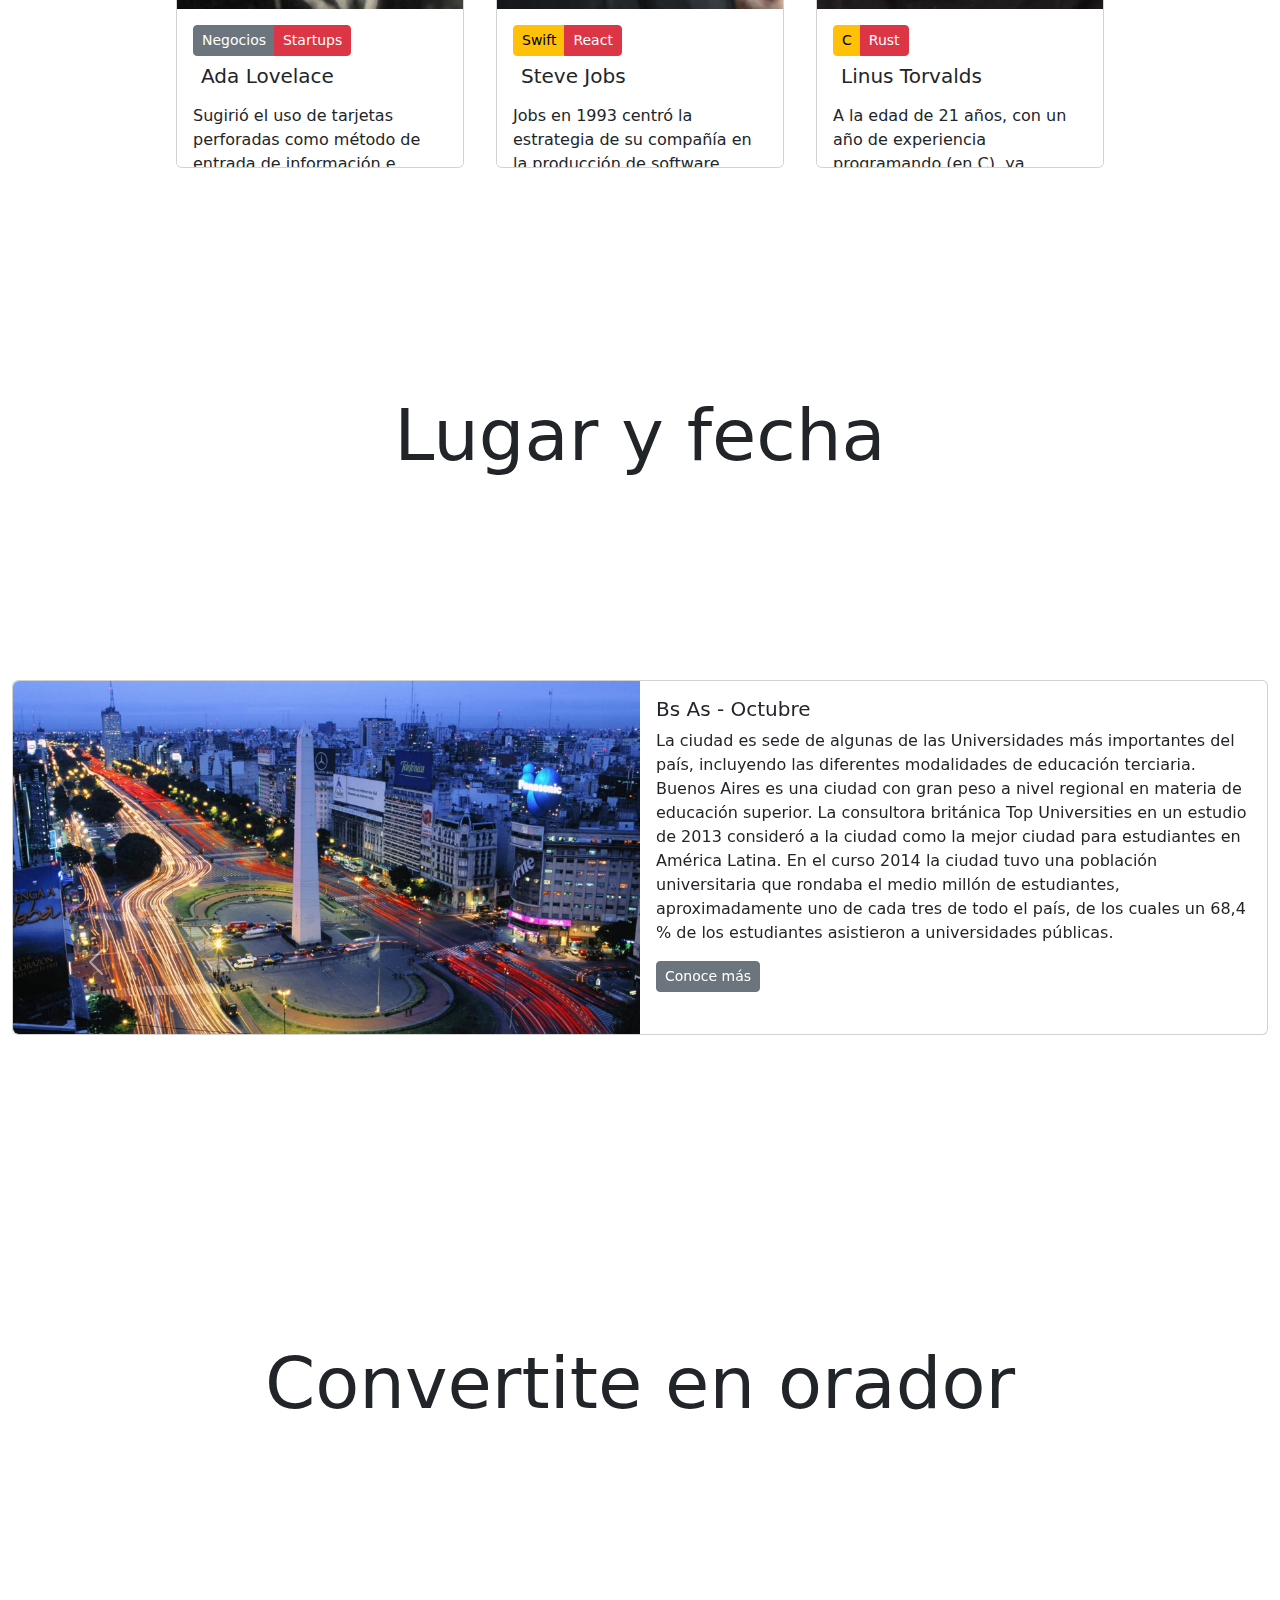
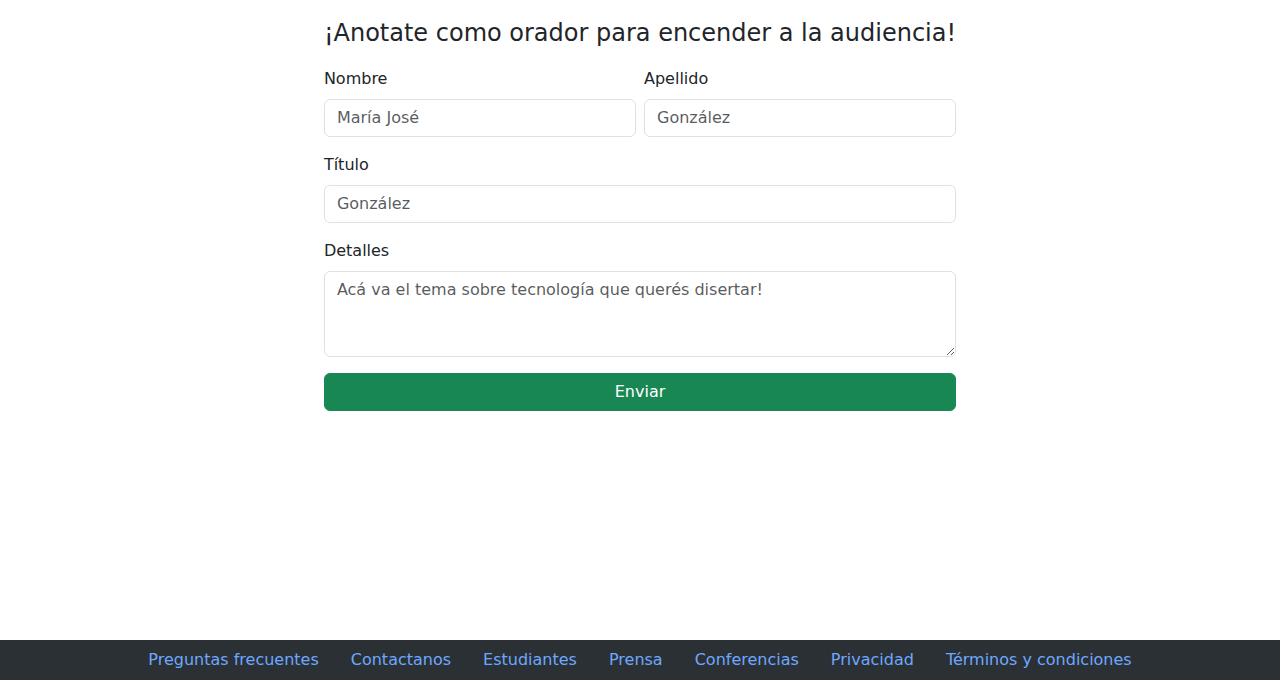
==== commit ccca0463: "reparar problemas con layout" ====
--- a/index.html
+++ b/index.html
@@ -60,29 +60,29 @@
 	  </div>
 	</nav>
 
-  <header class="header-background mb-5 p-0 container-fluid">
-
-    <section class="filmina-oscura header-contenido">
-      <div class="d-flex flex-column align-items-end ">
+  <header class="header-background my-5 p-0 container-fluid">
+
+    <section class="filmina-oscura header-contenido col-sm px-5 vh-100">
+      <div class="d-flex flex-column align-items-end">
         <h1 class="col-md-6 display-1 header-titulo">Conferencia <br> Bs As</h1>
         <p class="col-md-6 header-texto">Por primera vez en Argentina. Un evento para compartir con nuestra comunidad el conocimiento y experiencia de los expertos que están creando <strong>el futuro de Internet</strong>. Vení a conocer a los oradores de primera, miembros del evento, otros estudiantes y al staff de Codo a Codo. ¡Te esperamos!
         </p>
       </div>
       <div class="btn-group d-flex flex-column align-items-end" role="group" aria-label="Grup de botones básicos">
         <div class="row justify-content-end col-md-6 mx-0">
-			<a href="#convertite-en-orador" role="button" class="btn btn-border col-md-6 bg-transparent btn-outline-light">Quiero ser orador</a>
-          <a href="src/html/procesar-ventas.html" role="button" class="btn col-md-6 bg-success text-white">Comprar tickets</a>
+		  <a href="#convertite-en-orador" role="button" class="btn btn-border col-md-6 bg-transparent btn-outline-light">Quiero ser orador</a>
+		  <a href="src/html/procesar-ventas.html" role="button" class="btn col-md-6 bg-success text-white">Comprar tickets</a>
         </div>
       </div>
     </section>
 
   </header>
 
-  <main class="container-fluid mb-5">
-
-    <h2 id="conoce-a-los-oradores" class="display-2 text-center tarjetas-titulo">Conoce a los oradores</h2>
-    <section class="card-group d-flex justify-content-evenly tarjetas-contenedor mx-auto px-5">
-      <article id="tarjeta1">
+  <main class="container-fluid my-5">
+
+    <section id="conoce-a-los-oradores" class="card-group d-flex row justify-content-center tarjetas-contenedor mx-auto my-5 min-vh-100">
+      <h2  class="display-2 text-center tarjetas-titulo mt-5">Conoce a los oradores</h2>
+      <article class="col-auto p-3" id="tarjeta1">
         <div class="card tarjeta-tamanio overflow-scroll">
           <img src="./images/tinified/Ada-recortada.jpeg" class="card-img-top"
             alt="Retrato en blanco y negro de Ada Lovelace">
@@ -100,7 +100,7 @@
         </div>
       </article>
 
-      <article id="tarjeta2">
+      <article class="col-auto p-3" id="tarjeta2">
         <div class="card tarjeta-tamanio overflow-scroll">
           <img src="./images/tinified/Steve-recortado.jpeg" class="card-img-top"
             alt="Retrato de Steve Jobs sosteniendo el iPhone 1">
@@ -122,7 +122,7 @@
         </div>
       </article>
 
-      <article id="tarjeta3">
+      <article class="col-auto p-3" id="tarjeta3">
         <div class="card tarjeta-tamanio overflow-scroll">
           <img src="./images/tinified/Linus-recortado.jpg" class="card-img-top"
             alt="Retrato de Linus Torvalds sonriente en la conferencia LinuxCon 2014">
@@ -166,7 +166,8 @@
 
     </section>
 
-    <section id="lugar-y-fecha" class="carousel-tarjetas-horizontales mb-5">
+    <section id="lugar-y-fecha" class="carousel-tarjetas-horizontales d-flex row my-5 min-vh-100">
+      <h2 class="display-2 text-center tarjetas-titulo mt-5">Lugar y fecha</h2>
       <div id="carouselExample" class="carousel slide">
         <div class="carousel-inner">
 
@@ -247,8 +248,8 @@
       </div>
     </section>
 
-    <h2 class="display-2 text-center tarjetas-titulo">Convertite en orador</h2>
-    <section id="convertite-en-orador">
+    <section id="convertite-en-orador" class="carousel-tarjetas-horizontales d-flex row my-5 min-vh-100">
+      <h2 class="display-2 text-center tarjetas-titulo mt-5">Convertite en orador</h2>
 
       <form class="d-flex container-fluid justify-content-center">
         <fieldset>
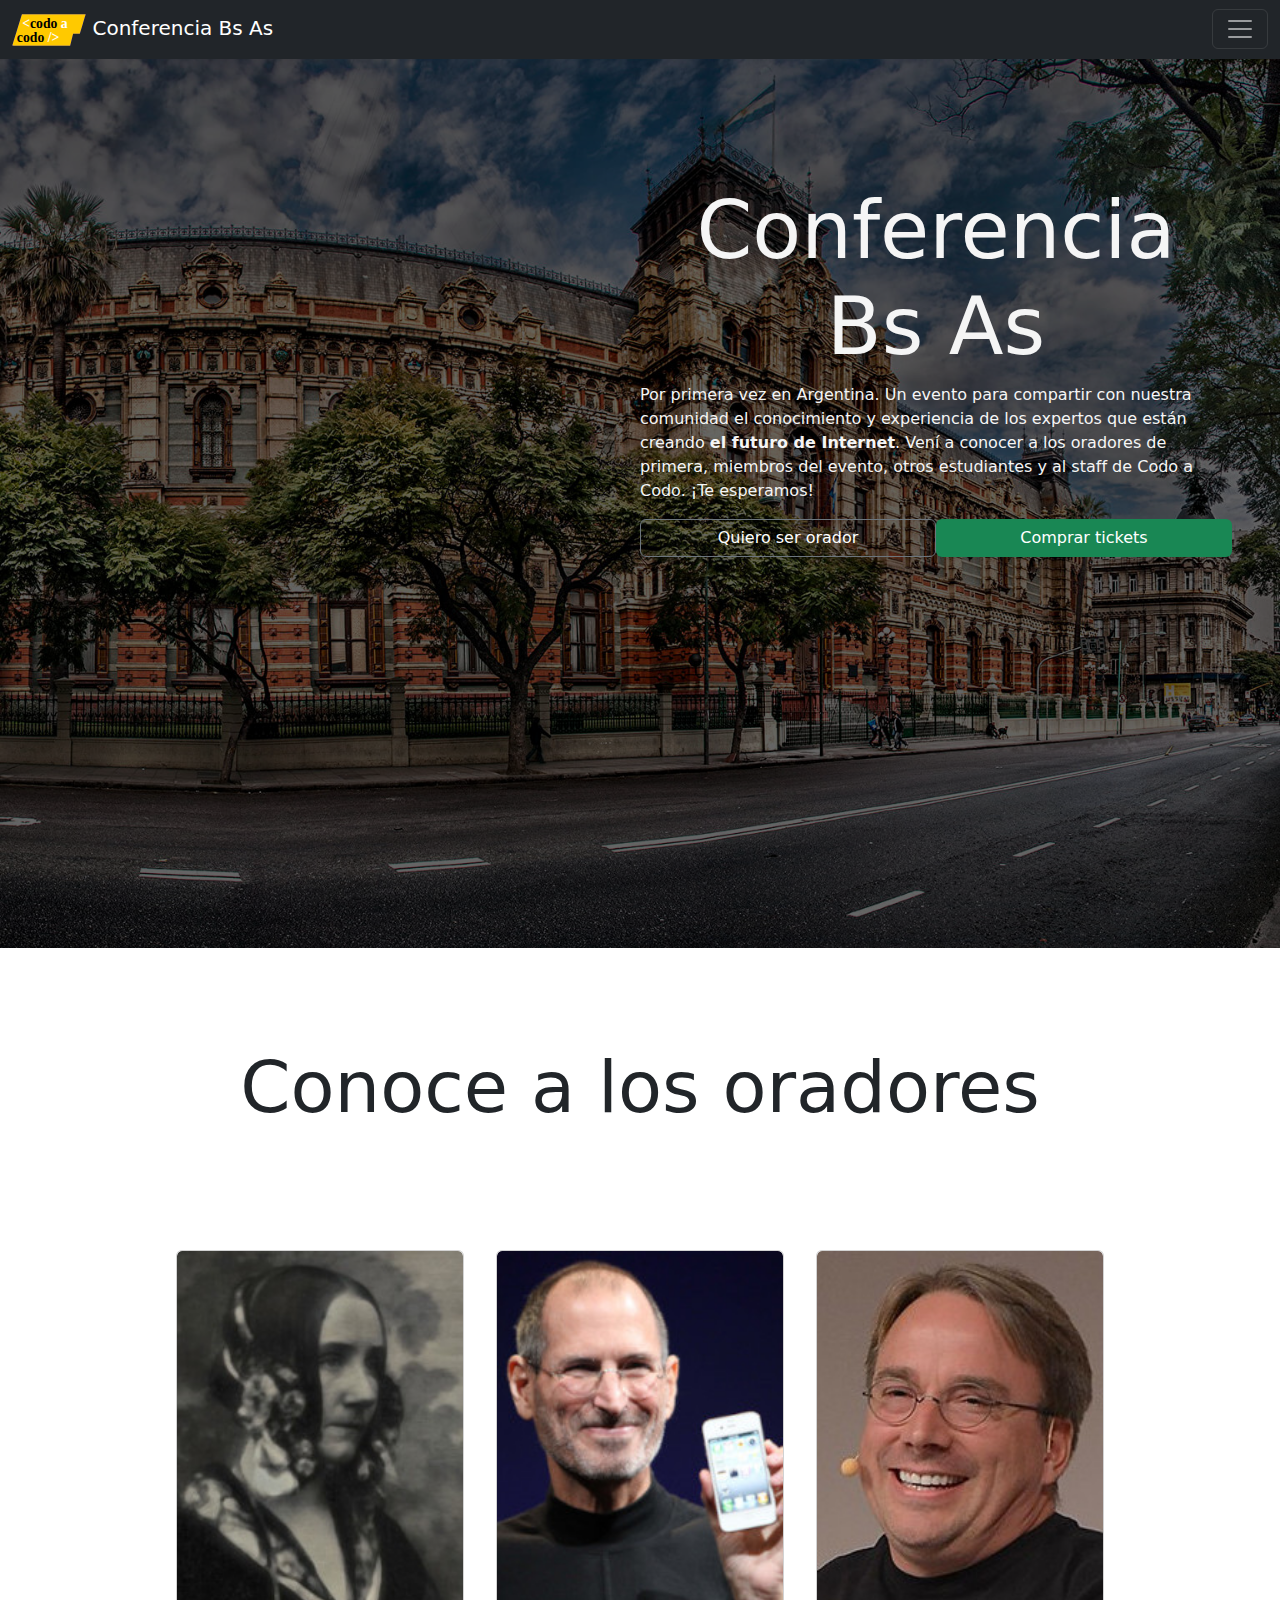
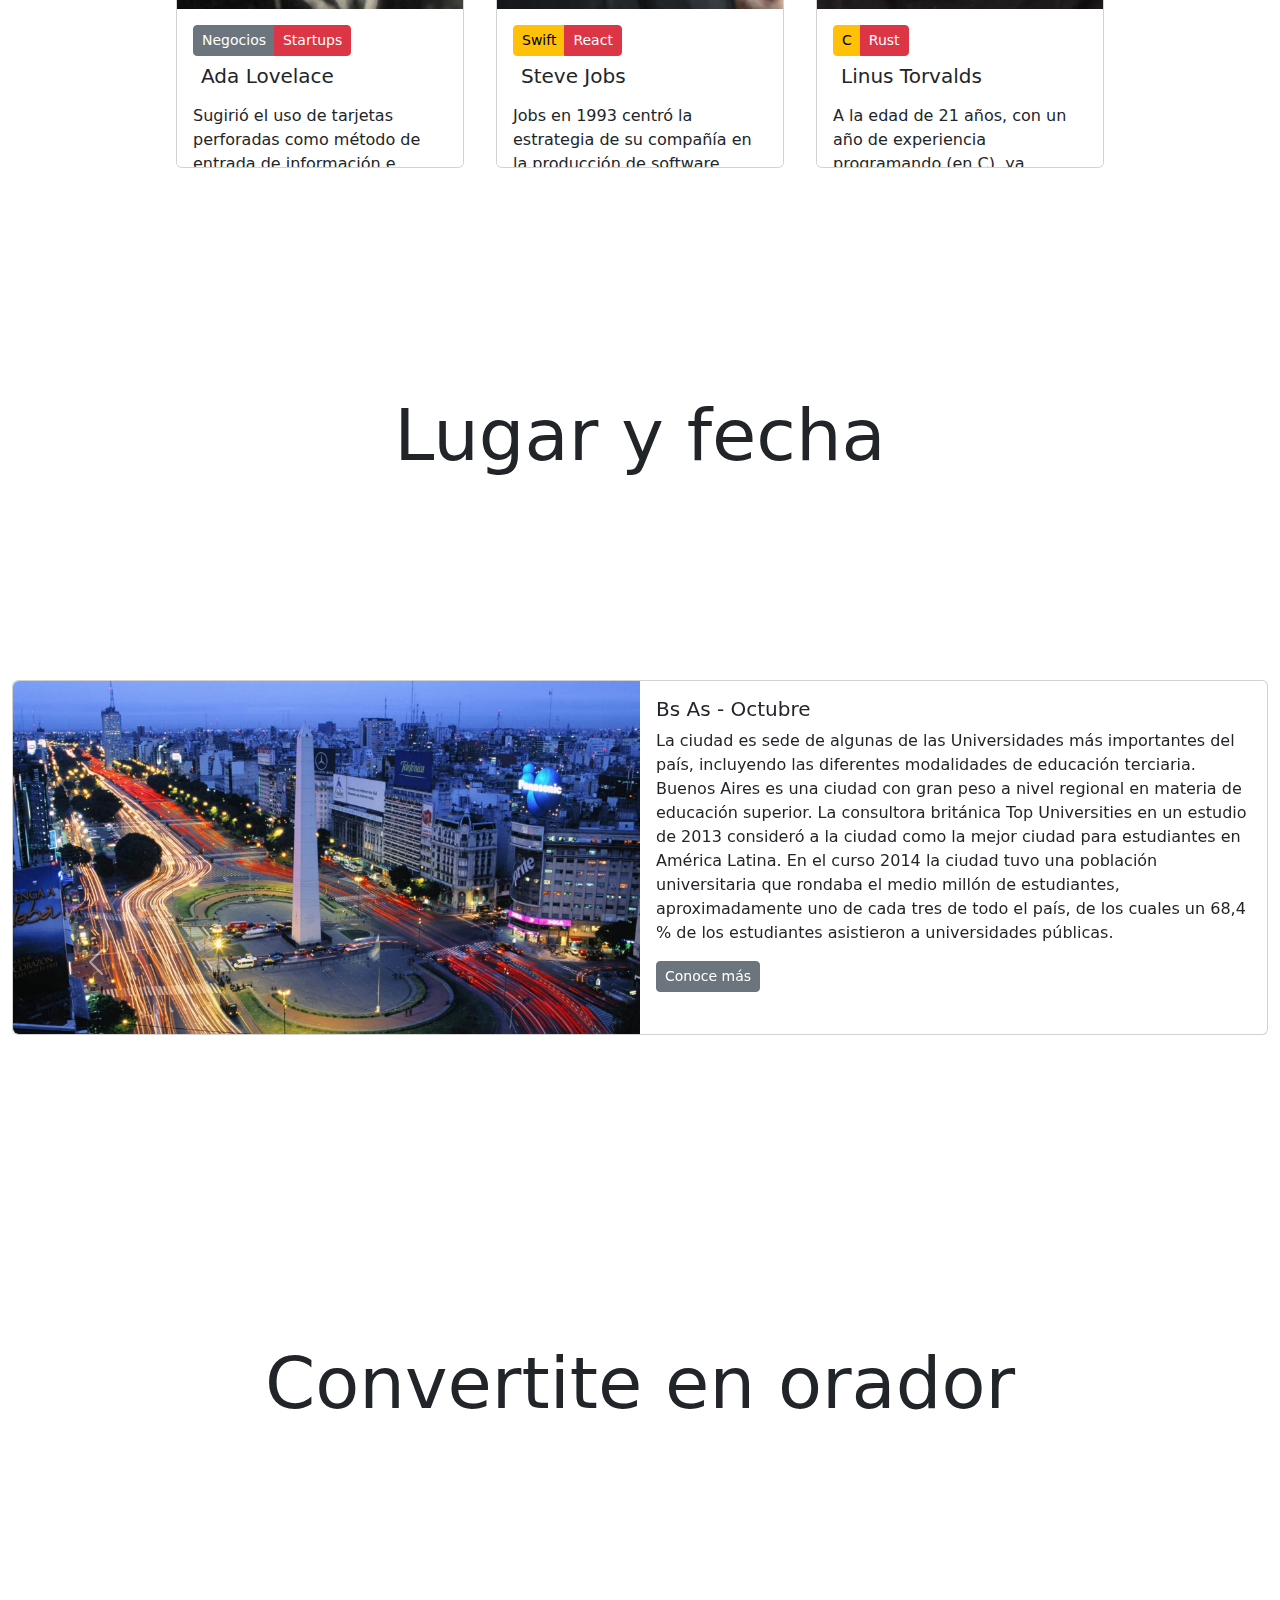
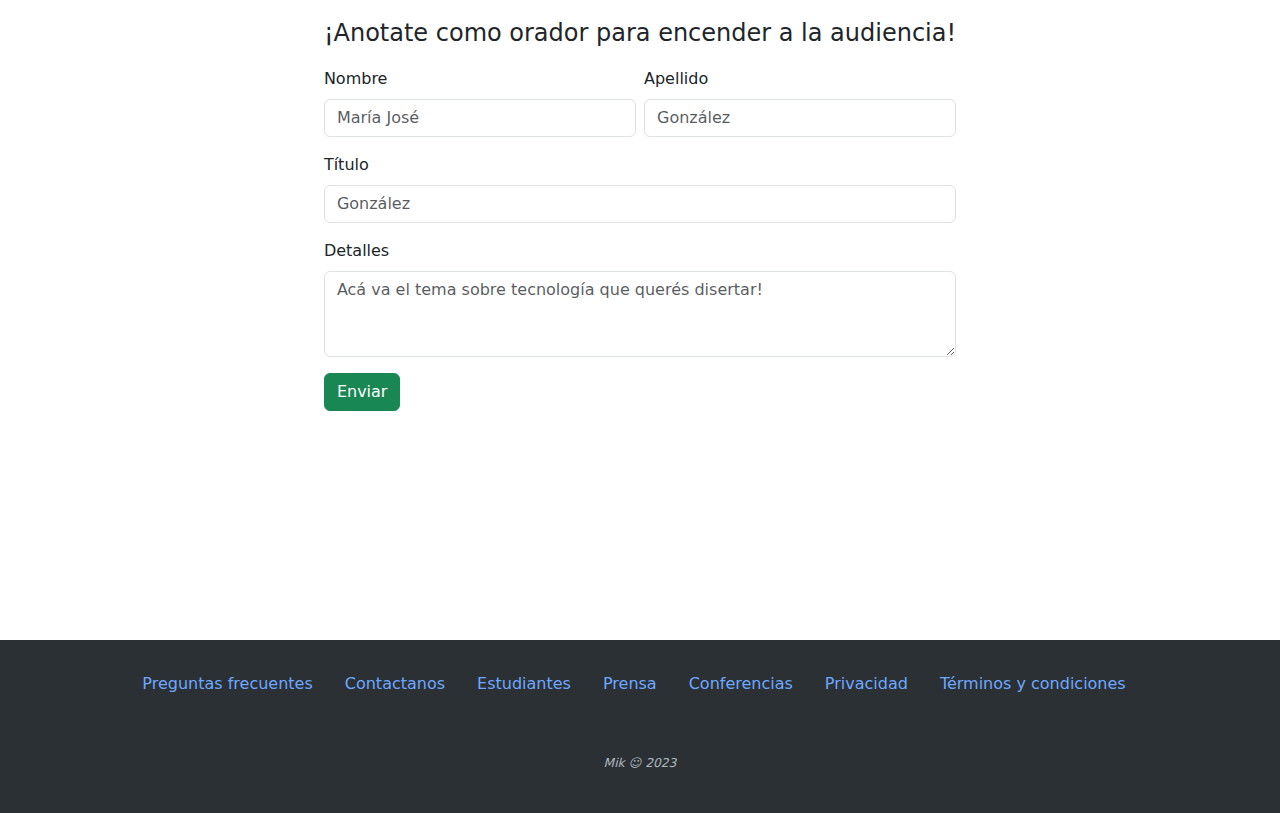
==== commit f62c3db6: "arreglar algunas fallas con layout y agregar firma 2023" ====
--- a/index.html
+++ b/index.html
@@ -21,7 +21,7 @@
 
 </head>
 
-<body id="inicio" class="container-fluid p-0">
+<body class="container-fluid p-0">
 
 	<nav class="navbar navbar-dark bg-dark fixed-top">
 	  <div class="container-fluid">
@@ -60,17 +60,17 @@
 	  </div>
 	</nav>
 
-  <header class="header-background my-5 p-0 container-fluid">
+  <header id="inicio" class="header-background my-5 p-0 container-fluid">
 
     <section class="filmina-oscura header-contenido col-sm px-5 vh-100">
       <div class="d-flex flex-column align-items-end">
-        <h1 class="col-md-6 display-1 header-titulo">Conferencia <br> Bs As</h1>
+        <h1 class="col-md-6 display-1 header-titulo text-center">Conferencia <br> Bs As</h1>
         <p class="col-md-6 header-texto">Por primera vez en Argentina. Un evento para compartir con nuestra comunidad el conocimiento y experiencia de los expertos que están creando <strong>el futuro de Internet</strong>. Vení a conocer a los oradores de primera, miembros del evento, otros estudiantes y al staff de Codo a Codo. ¡Te esperamos!
         </p>
       </div>
       <div class="btn-group d-flex flex-column align-items-end" role="group" aria-label="Grup de botones básicos">
         <div class="row justify-content-end col-md-6 mx-0">
-		  <a href="#convertite-en-orador" role="button" class="btn btn-border col-md-6 bg-transparent btn-outline-light">Quiero ser orador</a>
+		  <a href="#convertite-en-orador" role="button" class="btn bg-transparent col-md-6 btn-outline-secondary text-white">Quiero ser orador</a>
 		  <a href="src/html/procesar-ventas.html" role="button" class="btn col-md-6 bg-success text-white">Comprar tickets</a>
         </div>
       </div>
@@ -253,7 +253,7 @@
 
       <form class="d-flex container-fluid justify-content-center">
         <fieldset>
-          <legend>¡Anotate como orador para encender a la audiencia!</legend>
+          <legend class="text-center">¡Anotate como orador para encender a la audiencia!</legend>
 
           <div class="row g-2">
             <div class="mb-3 col-md-6">
@@ -281,7 +281,7 @@
             </div>
           </div>
 
-          <button type="submit" class="btn btn-success col-md-12">Enviar</button>
+          <button type="submit" class="btn btn-success col-auto">Enviar</button>
 
         </fieldset>
       </form>
@@ -289,7 +289,7 @@
     </section>
   </main>
 
-  <footer class="bg-body-tertiary footer-contenedor" data-bs-theme="dark">
+  <footer class="bg-body-tertiary d-flex row footer-contenedor py-4 min-vh-auto mx-0" data-bs-theme="dark">
     <nav class="nav navbar-expand-lg justify-content-center footer-links">
       <a class="nav-link" href="#">Preguntas frecuentes</a>
       <a class="nav-link" href="#">Contactanos</a>
@@ -299,6 +299,7 @@
       <a class="nav-link" href="#">Privacidad</a>
       <a class="nav-link" href="#">Términos y condiciones</a>
     </nav>
+	<p class="small text-muted text-center pt-5 fst-italic"><small>Mik &#9786; 2023</small></p>
   </footer>
 </body>
 
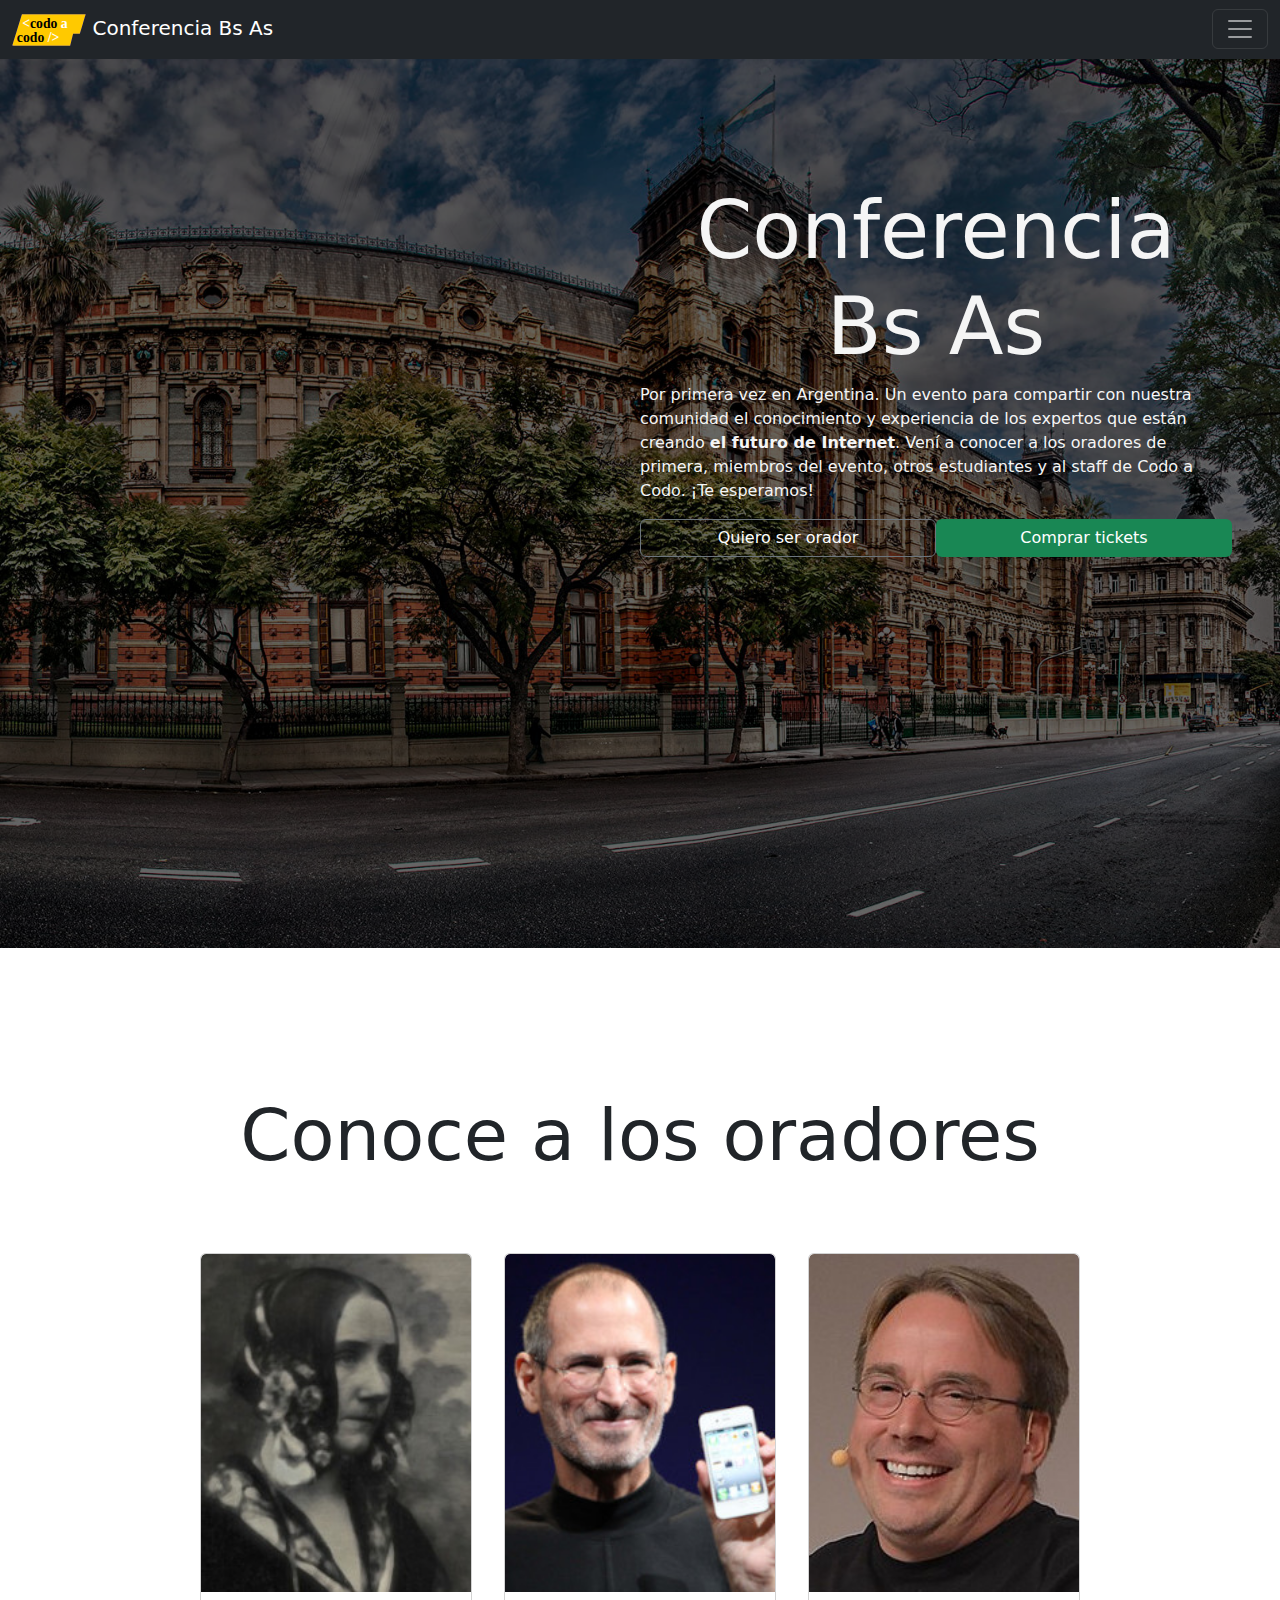
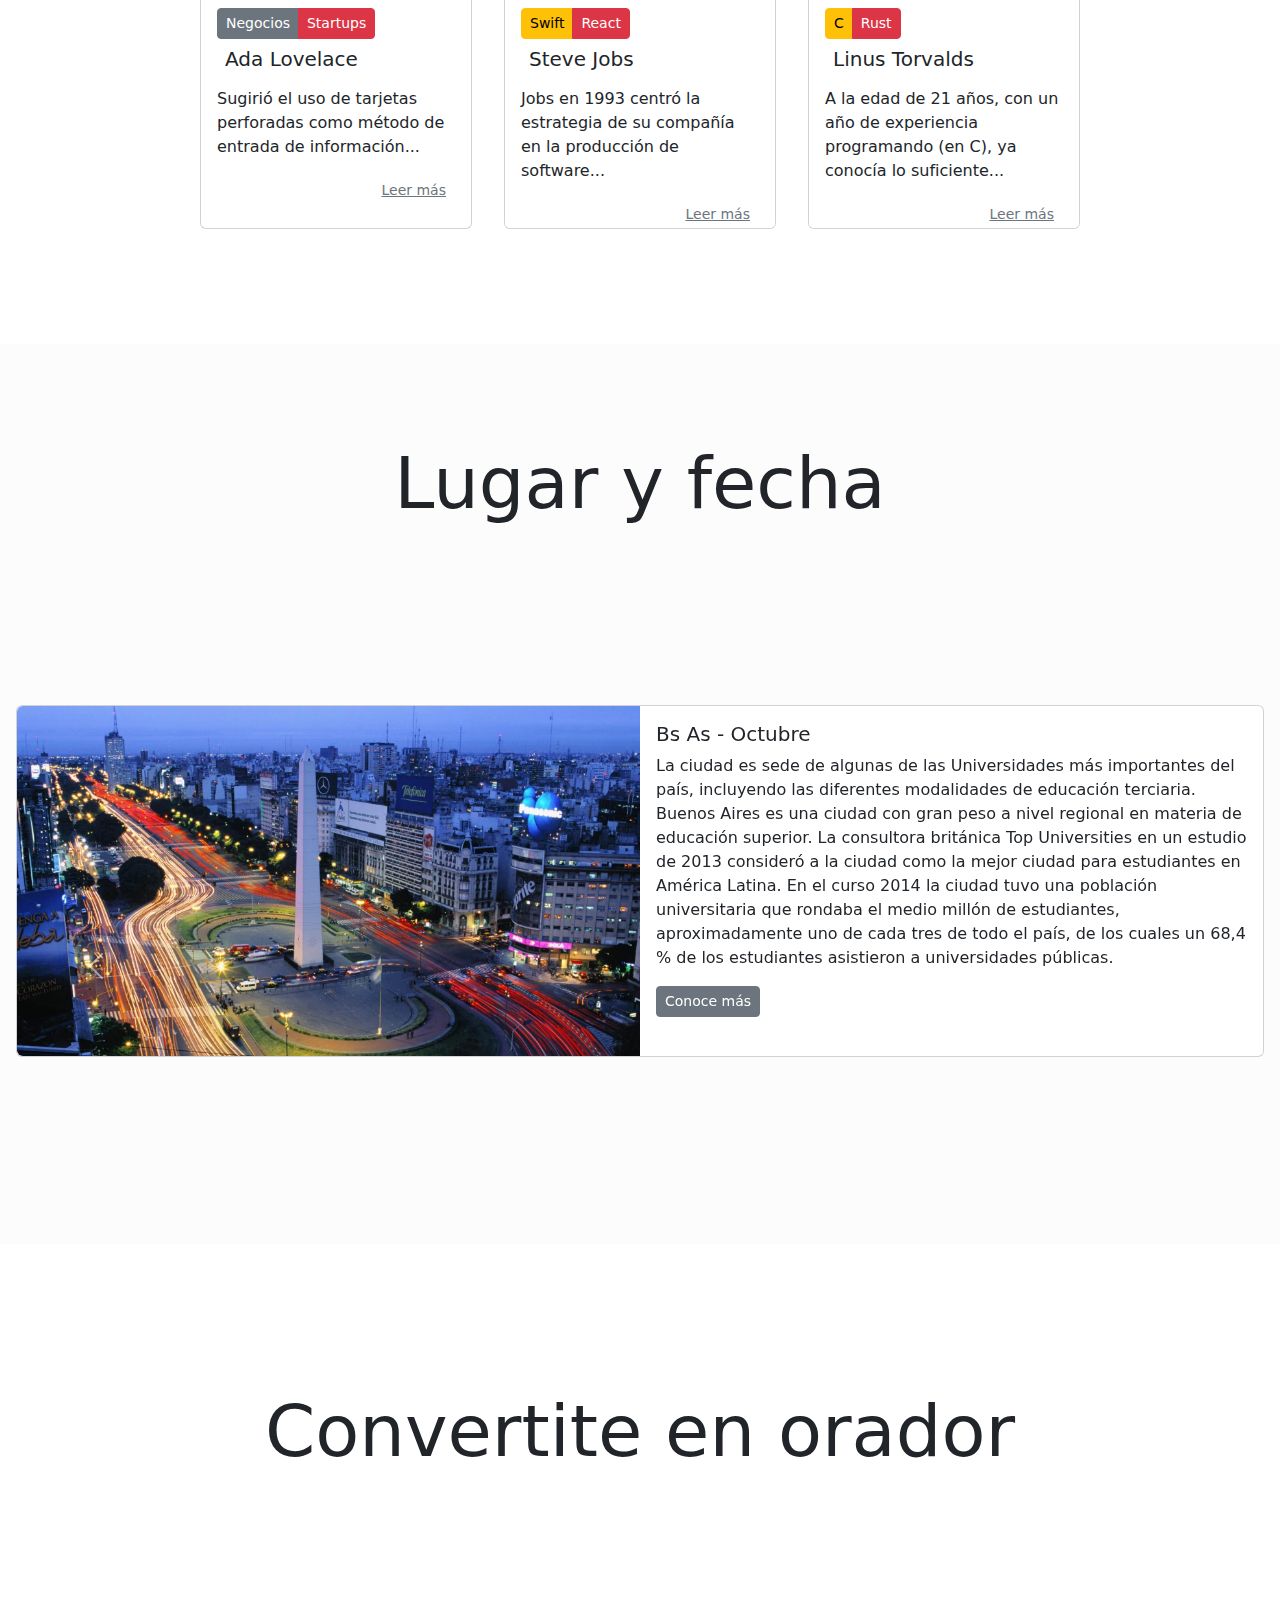
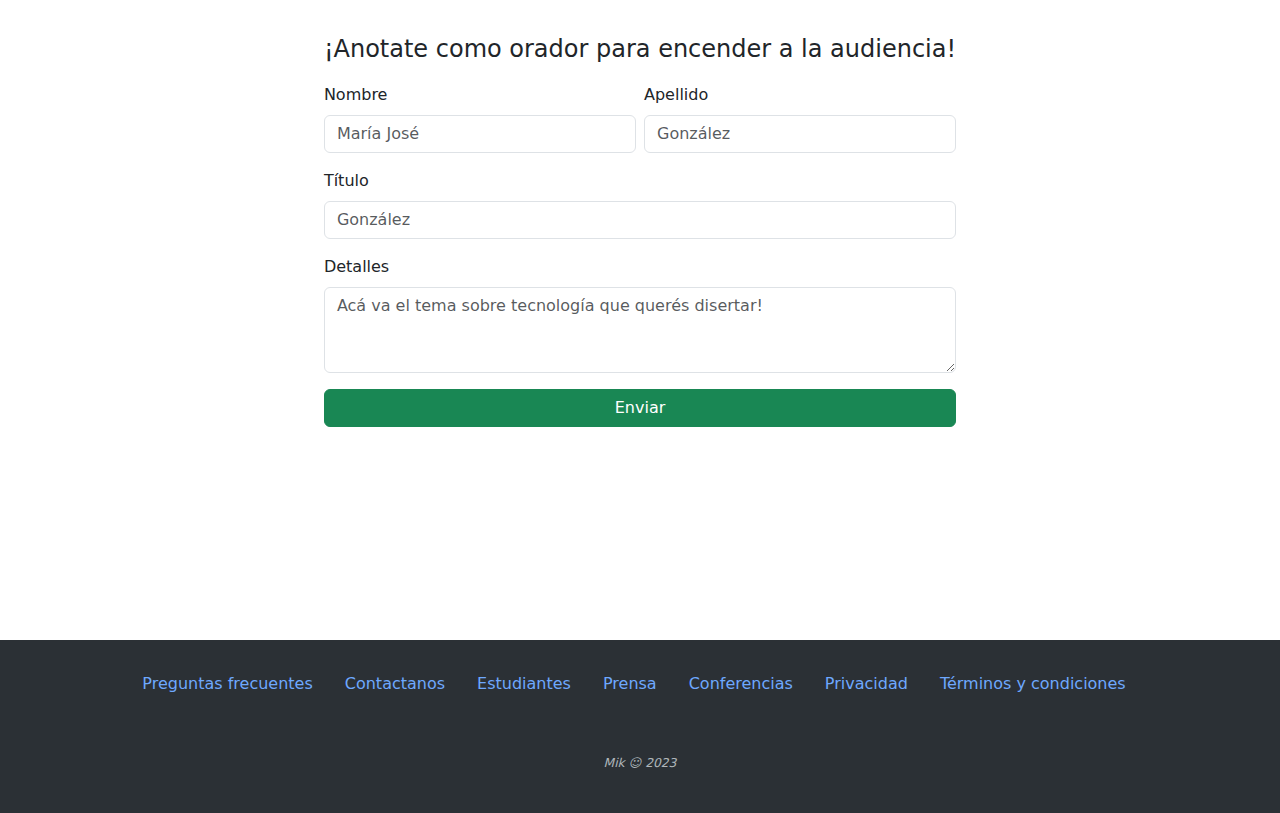
==== commit 009451b3: "arreglar botones y agregar modales para las tarjetas" ====
--- a/index.html
+++ b/index.html
@@ -16,8 +16,8 @@
   <link rel="stylesheet" type="text/css" href="./src/css/custom/main.css">
   <!-- bootstrap.js -->
   <script src="https://cdn.jsdelivr.net/npm/bootstrap@5.3.2/dist/js/bootstrap.bundle.min.js" integrity="sha384-C6RzsynM9kWDrMNeT87bh95OGNyZPhcTNXj1NW7RuBCsyN/o0jlpcV8Qyq46cDfL" crossorigin="anonymous" defer></script>
-  <!-- <script src="./src/css/bootstrap/bootstrap-5.3.2-dist/js/bootstrap.bundle.min.js" defer></script> -->
   <script src="./src/js/nav.js" defer></script>
+  <script src="./src/js/modal.js" defer></script>
 
 </head>
 
@@ -80,24 +80,45 @@
 
   <main class="container-fluid my-5">
 
-    <section id="conoce-a-los-oradores" class="card-group d-flex row justify-content-center tarjetas-contenedor mx-auto my-5 min-vh-100">
+    <section id="conoce-a-los-oradores" class="card-group d-flex row justify-content-center mx-auto my-5 pt-5 min-vh-100">
       <h2  class="display-2 text-center tarjetas-titulo mt-5">Conoce a los oradores</h2>
       <article class="col-auto p-3" id="tarjeta1">
         <div class="card tarjeta-tamanio overflow-scroll">
           <img src="./images/tinified/Ada-recortada.jpeg" class="card-img-top"
             alt="Retrato en blanco y negro de Ada Lovelace">
-          <div class="card-body">
+          <div class="card-body ">
             <div class="btn-group" role="group" aria-label="Grup de botones básicos">
               <button type="button" class="btn btn-secondary btn-sm">Negocios</button>
               <button type="button" class="btn btn-danger btn-sm">Startups</button>
             </div>
             <h5 class="card-title p-2">Ada Lovelace</h5>
-            <p class="card-text tarjeta-texto">Sugirió el uso de tarjetas perforadas como método de entrada de información e instrucciones a la máquina analítica. Además introdujo una notación para escribir programas, principalmente basada en el dominio que Ada tenía sobre el texto de Luigi Menabrea de 1842 (que comentó personalmente completándolo con anotaciones que son más extensas que el texto mismo) sobre el funcionamiento del telar de Jacquard así como de la máquina analítica de Babbage. Es reseñable además su mención sobre la existencia de ceros o estado neutro en las tarjetas perforadas siendo que las tarjetas representaban para la máquina de Babbage números decimales y no binarios (8 perforaciones equivaldrían entonces a 8 unidades).
+            <p class="card-text">Sugirió el uso de tarjetas perforadas como método de entrada de información...</p>
+			<!-- Button trigger modal -->
+			<div class="d-flex justify-content-end">
+				<button type="button" class="btn btn-link link-secondary btn-sm" data-bs-toggle="modal" data-bs-target="#modal-tarjeta1">Leer más</button>
+			</div>
+          </div>
+        </div>
+			<!-- Modal -->
+			<div class="modal fade" id="modal-tarjeta1" tabindex="-1" aria-labelledby="modalLabel" aria-hidden="true">
+			  <div class="modal-dialog">
+				<div class="modal-content">
+				  <div class="modal-header">
+					<h5 class="modal-title fs-5" id="modalLabel1">Ada Lovelace</h5>
+					<button type="button" class="btn-close" data-bs-dismiss="modal" aria-label="Close"></button>
+				  </div>
+				  <div class="modal-body">
+					Sugirió el uso de tarjetas perforadas como método de entrada de información e instrucciones a la máquina analítica. Además introdujo una notación para escribir programas, principalmente basada en el dominio que Ada tenía sobre el texto de Luigi Menabrea de 1842 (que comentó personalmente completándolo con anotaciones que son más extensas que el texto mismo) sobre el funcionamiento del telar de Jacquard así como de la máquina analítica de Babbage. Es reseñable además su mención sobre la existencia de ceros o estado neutro en las tarjetas perforadas siendo que las tarjetas representaban para la máquina de Babbage números decimales y no binarios (8 perforaciones equivaldrían entonces a 8 unidades).
 
               <br> También introdujo la posibilidad de que la máquina analítica no fuera solo capaz de realizar cálculos matemáticos, sino también de, entre muchas otras cosas, «producir arte» y componer música, literatura... de hecho, afirmaba que el invento sería capaz de realizar cualquier cosa que se le pidiera, siempre y cuando supiéramos cómo ordenárselo.
-            </p>
-          </div>
-        </div>
+				  </div>
+				  <div class="modal-footer">
+					<button type="button" class="btn btn-secondary" data-bs-dismiss="modal">Cerrar</button>
+				  </div>
+				</div>
+			  </div>
+			</div>
+
       </article>
 
       <article class="col-auto p-3" id="tarjeta2">
@@ -111,15 +132,40 @@
             </div>
             <h5 class="card-title p-2">Steve Jobs</h5>
             <p class="card-text tarjeta-texto">Jobs en 1993 centró la estrategia de su compañía en la producción de
-              software, cambiando el nombre de la empresa por el de Next Software Inc. Uno de las decisiones más
-              llamativas fue la venta de equipos NeXT construidos alrededor de los microprocesadores Intel 486 y SPARC.
-              <br> Apple Computer anunció el 20 de diciembre de 1996 la adquisición de NeXT Software por 400 millones de
-              dólares con el fin de actualizar el sistema operativo de las computadoras Macintosh, después del fracaso
-              de la compañía con Copland, un proyecto que nunca llegó a terminarse. Así, Steve Jobs volvió a formar
-              parte de la compañía Apple.
-            </p>
-          </div>
-        </div>
+              software...
+			</p>
+			<!-- Button trigger modal -->
+			<div class="d-flex justify-content-end">
+				<button type="button" class="btn btn-link link-secondary btn-sm" data-bs-toggle="modal" data-bs-target="#modal-tarjeta2">Leer más</button>
+			</div>
+          </div>
+        </div>
+
+			<!-- Modal -->
+			<div class="modal fade" id="modal-tarjeta2" tabindex="-1" aria-labelledby="modalLabel" aria-hidden="true">
+			  <div class="modal-dialog">
+				<div class="modal-content">
+				  <div class="modal-header">
+					<h5 class="modal-title fs-5" id="modalLabel2">Steve Jobs</h5>
+					<button type="button" class="btn-close" data-bs-dismiss="modal" aria-label="Close"></button>
+				  </div>
+				  <div class="modal-body">
+						Jobs en 1993 centró la estrategia de su compañía en la producción de
+					  software, cambiando el nombre de la empresa por el de Next Software Inc. Uno de las decisiones más
+					  llamativas fue la venta de equipos NeXT construidos alrededor de los microprocesadores Intel 486 y SPARC.
+					  <br> 
+					  Apple Computer anunció el 20 de diciembre de 1996 la adquisición de NeXT Software por 400 millones de
+					  dólares con el fin de actualizar el sistema operativo de las computadoras Macintosh, después del fracaso
+					  de la compañía con Copland, un proyecto que nunca llegó a terminarse. Así, Steve Jobs volvió a formar
+					  parte de la compañía Apple.
+				  </div>
+				  <div class="modal-footer">
+					<button type="button" class="btn btn-secondary" data-bs-dismiss="modal">Cerrar</button>
+				  </div>
+				</div>
+			  </div>
+			</div>
+
       </article>
 
       <article class="col-auto p-3" id="tarjeta3">
@@ -132,43 +178,66 @@
               <button type="button" class="btn btn-danger btn-sm">Rust</button>
             </div>
             <h5 class="card-title p-2">Linus Torvalds</h5>
-            <p class="card-text tarjeta-texto">A la edad de 21 años, con un año de experiencia programando (en C), ya
-              conocía lo suficiente del sistema operativo Minix como para tomar prestadas algunas ideas y empezar un
-              proyecto personal. Basándose en Design of the Unix Operating System, publicado por Maurice J. Bach en
-              1986, creó una implementación que ejecuta cualquier tipo de programa, pero sobre una arquitectura de
-              ordenadores compatibles, IBM/PC.
-              <br>
-              Este proyecto personal desembocó el 5 de octubre de 1991 con el anuncio​ de la primera versión de Linux
-              capaz de ejecutar BASH (Bourne Again Shell) y el compilador conocido como GCC (GNU Compiler Collection).
-              <br>
-              En enero de 1992 se adoptó la Licencia Pública General (GPL) para Linux. Esta añade libertades de uso a
-              Linux totalmente opuestas a las del software propietario, permitiendo su modificación, redistribución,
-              copia y uso ilimitado. Este modelo de licencia facilita lo que es conocido como el modelo de desarrollo de
-              bazar, que ha dado estabilidad y funcionalidad sin precedentes a este sistema operativo.
-              <br>
-              En 1997 recibió los premios 1997 Nokia Foundation Award de Nokia y Lifetime Achievement Award at Uniforum
-              Pictures. Ese mismo año finalizó los estudios superiores (1988-1997) tras un decenio como estudiante e
-              investigador en la Universidad de Helsinki, coordinando el desarrollo del núcleo del sistema operativo
-              desde 1992.
-              <br>
-              Trabajó en Transmeta desde febrero de 1997 hasta junio de 2003. Actualmente trabaja para el Open Source
-              Development Labs en Beaverton, Oregón. Sólo el 2 % del código del Linux actual está escrito por él, pero,
-              además de su paternidad, en su persona sigue descansando la dirección de la gestión núcleo del sistema
-              operativo.
-              <br>
-              En 2005 creó Git, un software de control de versiones, pensando en la eficiencia y la confiabilidad del
-              mantenimiento de versiones de aplicaciones cuando estas tienen un gran número de archivos de código
-              fuente.
-            </p>
-          </div>
-        </div>
+            <p class="card-text tarjeta-texto">A la edad de 21 años, con un año de experiencia programando (en C), ya conocía lo suficiente...
+			</p>
+			<!-- Button trigger modal -->
+			<div class="d-flex justify-content-end">
+				<button type="button" class="btn btn-link link-secondary btn-sm" data-bs-toggle="modal" data-bs-target="#modal-tarjeta3">Leer más</button>
+			</div>
+          </div>
+        </div>
+
+			<!-- Modal -->
+			<div class="modal fade" id="modal-tarjeta3" tabindex="-1" aria-labelledby="modalLabel" aria-hidden="true">
+			  <div class="modal-dialog">
+				<div class="modal-content">
+				  <div class="modal-header">
+					<h5 class="modal-title fs-5" id="modalLabel3">Linus Torvalds</h5>
+					<button type="button" class="btn-close" data-bs-dismiss="modal" aria-label="Close"></button>
+				  </div>
+				  <div class="modal-body">
+						A la edad de 21 años, con un año de experiencia programando (en C), ya
+					  conocía lo suficiente del sistema operativo Minix como para tomar prestadas algunas ideas y empezar un
+					  proyecto personal. Basándose en Design of the Unix Operating System, publicado por Maurice J. Bach en
+					  1986, creó una implementación que ejecuta cualquier tipo de programa, pero sobre una arquitectura de
+					  ordenadores compatibles, IBM/PC.
+					  <br>
+					  Este proyecto personal desembocó el 5 de octubre de 1991 con el anuncio​ de la primera versión de Linux
+					  capaz de ejecutar BASH (Bourne Again Shell) y el compilador conocido como GCC (GNU Compiler Collection).
+					  <br>
+					  En enero de 1992 se adoptó la Licencia Pública General (GPL) para Linux. Esta añade libertades de uso a
+					  Linux totalmente opuestas a las del software propietario, permitiendo su modificación, redistribución,
+					  copia y uso ilimitado. Este modelo de licencia facilita lo que es conocido como el modelo de desarrollo de
+					  bazar, que ha dado estabilidad y funcionalidad sin precedentes a este sistema operativo.
+					  <br>
+					  En 1997 recibió los premios 1997 Nokia Foundation Award de Nokia y Lifetime Achievement Award at Uniforum
+					  Pictures. Ese mismo año finalizó los estudios superiores (1988-1997) tras un decenio como estudiante e
+					  investigador en la Universidad de Helsinki, coordinando el desarrollo del núcleo del sistema operativo
+					  desde 1992.
+					  <br>
+					  Trabajó en Transmeta desde febrero de 1997 hasta junio de 2003. Actualmente trabaja para el Open Source
+					  Development Labs en Beaverton, Oregón. Sólo el 2 % del código del Linux actual está escrito por él, pero,
+					  además de su paternidad, en su persona sigue descansando la dirección de la gestión núcleo del sistema
+					  operativo.
+					  <br>
+					  En 2005 creó Git, un software de control de versiones, pensando en la eficiencia y la confiabilidad del
+					  mantenimiento de versiones de aplicaciones cuando estas tienen un gran número de archivos de código
+					  fuente.
+				  </div>
+				  <div class="modal-footer">
+					<button type="button" class="btn btn-secondary" data-bs-dismiss="modal">Cerrar</button>
+				  </div>
+				</div>
+			  </div>
+			</div>
+
       </article>
 
     </section>
 
-    <section id="lugar-y-fecha" class="carousel-tarjetas-horizontales d-flex row my-5 min-vh-100">
+    <section id="lugar-y-fecha" class="carousel-tarjetas-horizontales d-flex row my-5 pt-5 min-vh-100 bg-light-subtle">
       <h2 class="display-2 text-center tarjetas-titulo mt-5">Lugar y fecha</h2>
-      <div id="carouselExample" class="carousel slide">
+      <div id="carouselExample" class="carousel slide p-3">
         <div class="carousel-inner">
 
           <div class="carousel-item active">
@@ -205,7 +274,10 @@
                     <h5 class="card-title">La Plata - Noviembre</h5>
                     <p class="card-text">La Plata es símbolo de una insigne y prolífica academia. La física, la
                       astronomía y la biología, han sido indudablemente los campos que los científicos de esta ciudad
-                      han dominado, por encima de sus pares en el país y la región. </p>
+                      han dominado, por encima de sus pares en el país y la región.
+					  <br>
+					  En cuanto a instituciones académicas refiere, se destaca ampliamente la Universidad Nacional de La Plata (UNLP), una de las más importantes universidades nacionales del país junto con la UNC y la UBA. Fue la tercera en fundarse en la Argentina, siguiendo a la de Córdoba y la de Buenos Aires. La UNLP posee 120 000 alumnos.
+					</p>
                     <button type="button" class="btn btn-secondary btn-sm">Conoce más</button>
                   </div>
                 </div>
@@ -248,7 +320,7 @@
       </div>
     </section>
 
-    <section id="convertite-en-orador" class="carousel-tarjetas-horizontales d-flex row my-5 min-vh-100">
+    <section id="convertite-en-orador" class="carousel-tarjetas-horizontales d-flex row my-5 pt-5 min-vh-100">
       <h2 class="display-2 text-center tarjetas-titulo mt-5">Convertite en orador</h2>
 
       <form class="d-flex container-fluid justify-content-center">
@@ -281,7 +353,9 @@
             </div>
           </div>
 
-          <button type="submit" class="btn btn-success col-auto">Enviar</button>
+		  <div class="mb-3 d-flex">
+			  <button type="submit" class="btn btn-success col-12">Enviar</button>
+		  </div>
 
         </fieldset>
       </form>
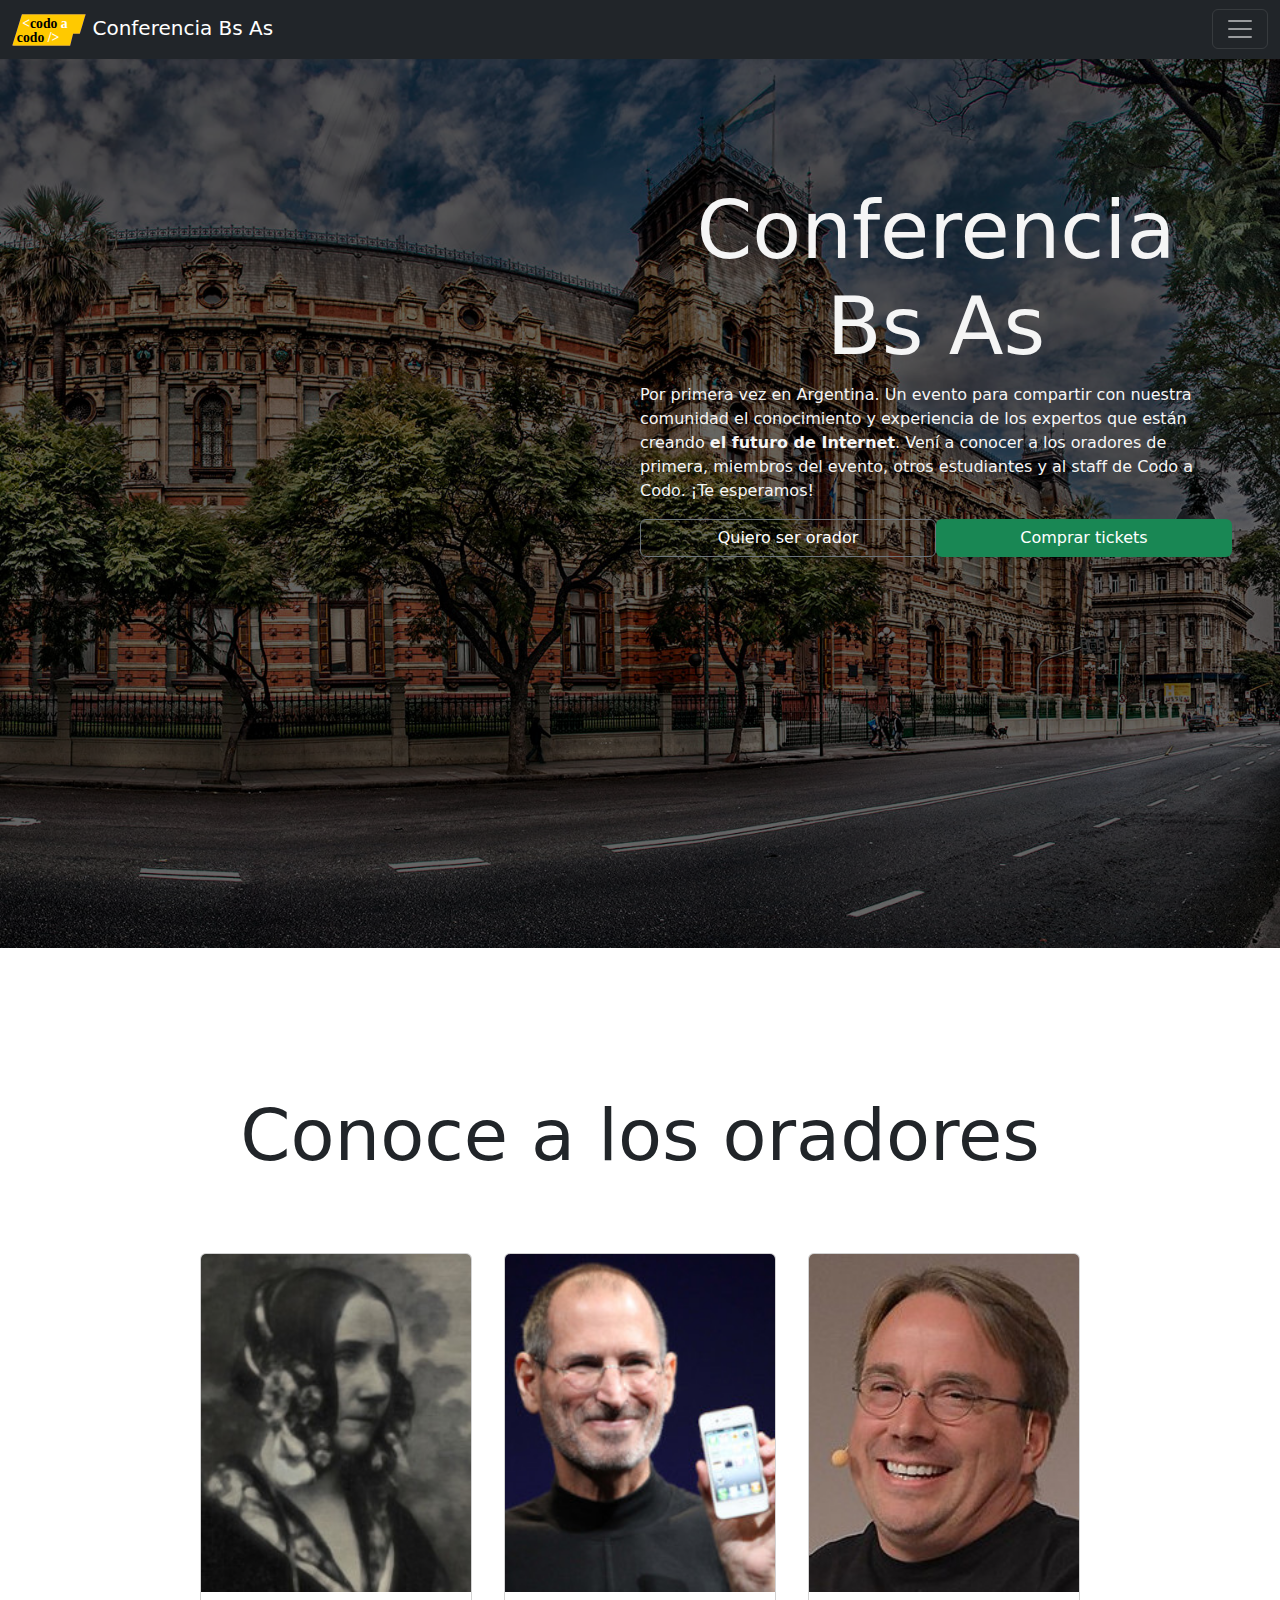
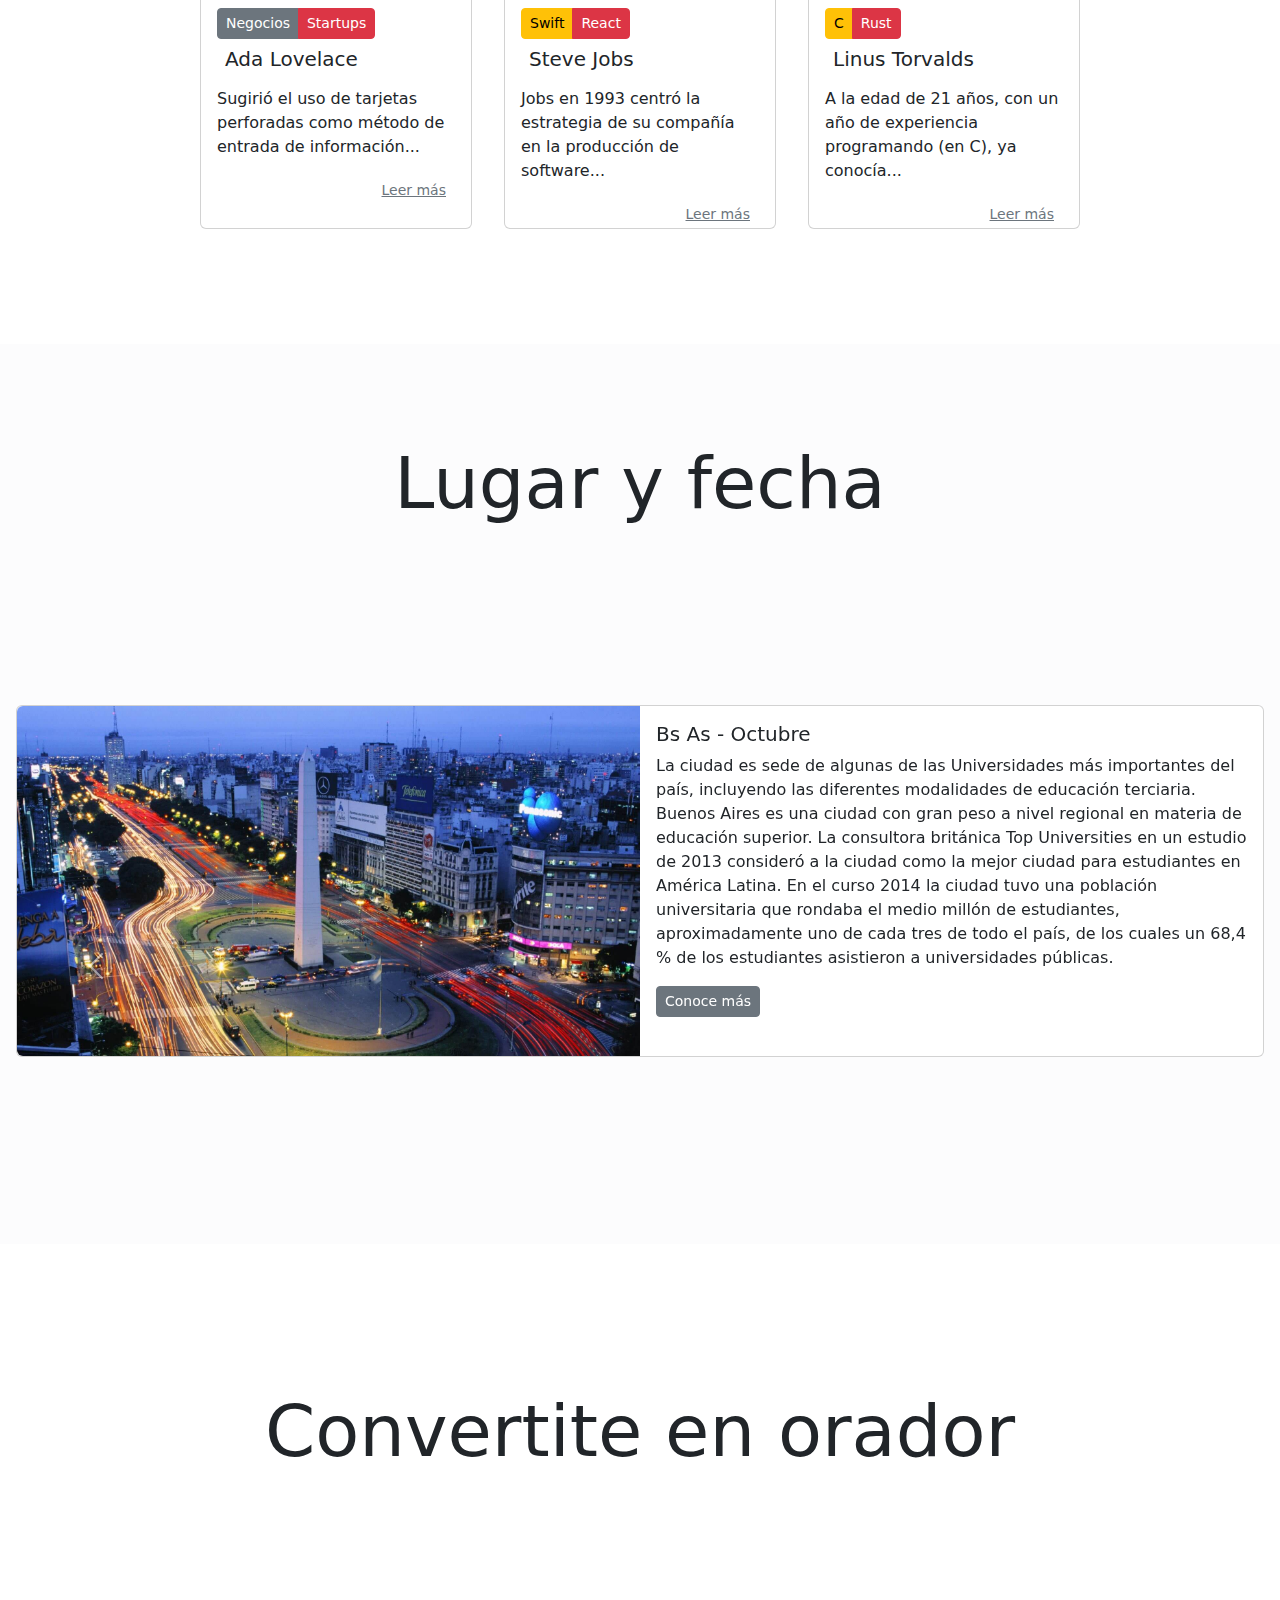
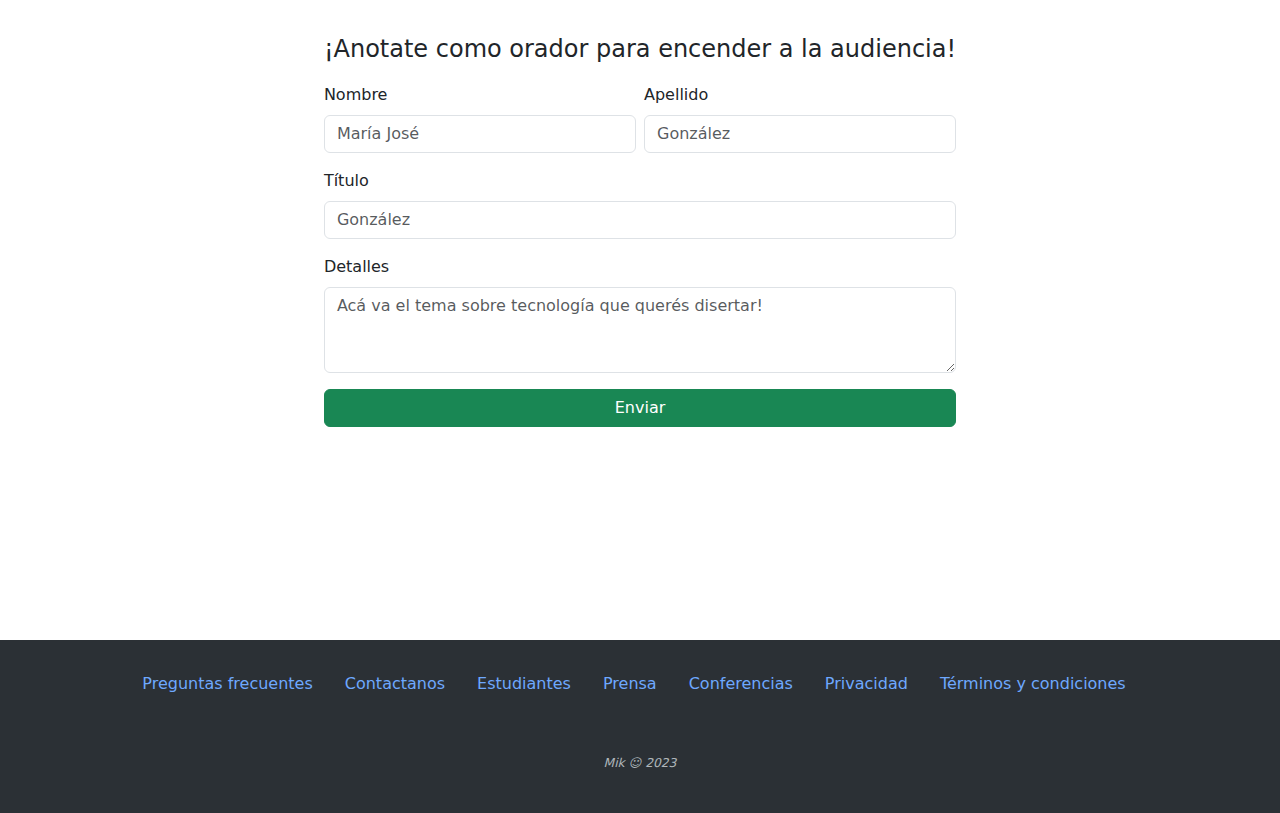
==== commit 6dc7f134: "eliminar overflow de tarjetas" ====
--- a/index.html
+++ b/index.html
@@ -83,7 +83,7 @@
     <section id="conoce-a-los-oradores" class="card-group d-flex row justify-content-center mx-auto my-5 pt-5 min-vh-100">
       <h2  class="display-2 text-center tarjetas-titulo mt-5">Conoce a los oradores</h2>
       <article class="col-auto p-3" id="tarjeta1">
-        <div class="card tarjeta-tamanio overflow-scroll">
+        <div class="card tarjeta-tamanio">
           <img src="./images/tinified/Ada-recortada.jpeg" class="card-img-top"
             alt="Retrato en blanco y negro de Ada Lovelace">
           <div class="card-body ">
@@ -122,7 +122,7 @@
       </article>
 
       <article class="col-auto p-3" id="tarjeta2">
-        <div class="card tarjeta-tamanio overflow-scroll">
+        <div class="card tarjeta-tamanio">
           <img src="./images/tinified/Steve-recortado.jpeg" class="card-img-top"
             alt="Retrato de Steve Jobs sosteniendo el iPhone 1">
           <div class="card-body">
@@ -169,7 +169,7 @@
       </article>
 
       <article class="col-auto p-3" id="tarjeta3">
-        <div class="card tarjeta-tamanio overflow-scroll">
+        <div class="card tarjeta-tamanio">
           <img src="./images/tinified/Linus-recortado.jpg" class="card-img-top"
             alt="Retrato de Linus Torvalds sonriente en la conferencia LinuxCon 2014">
           <div class="card-body">
@@ -178,7 +178,7 @@
               <button type="button" class="btn btn-danger btn-sm">Rust</button>
             </div>
             <h5 class="card-title p-2">Linus Torvalds</h5>
-            <p class="card-text tarjeta-texto">A la edad de 21 años, con un año de experiencia programando (en C), ya conocía lo suficiente...
+            <p class="card-text tarjeta-texto">A la edad de 21 años, con un año de experiencia programando (en C), ya conocía...
 			</p>
 			<!-- Button trigger modal -->
 			<div class="d-flex justify-content-end">
